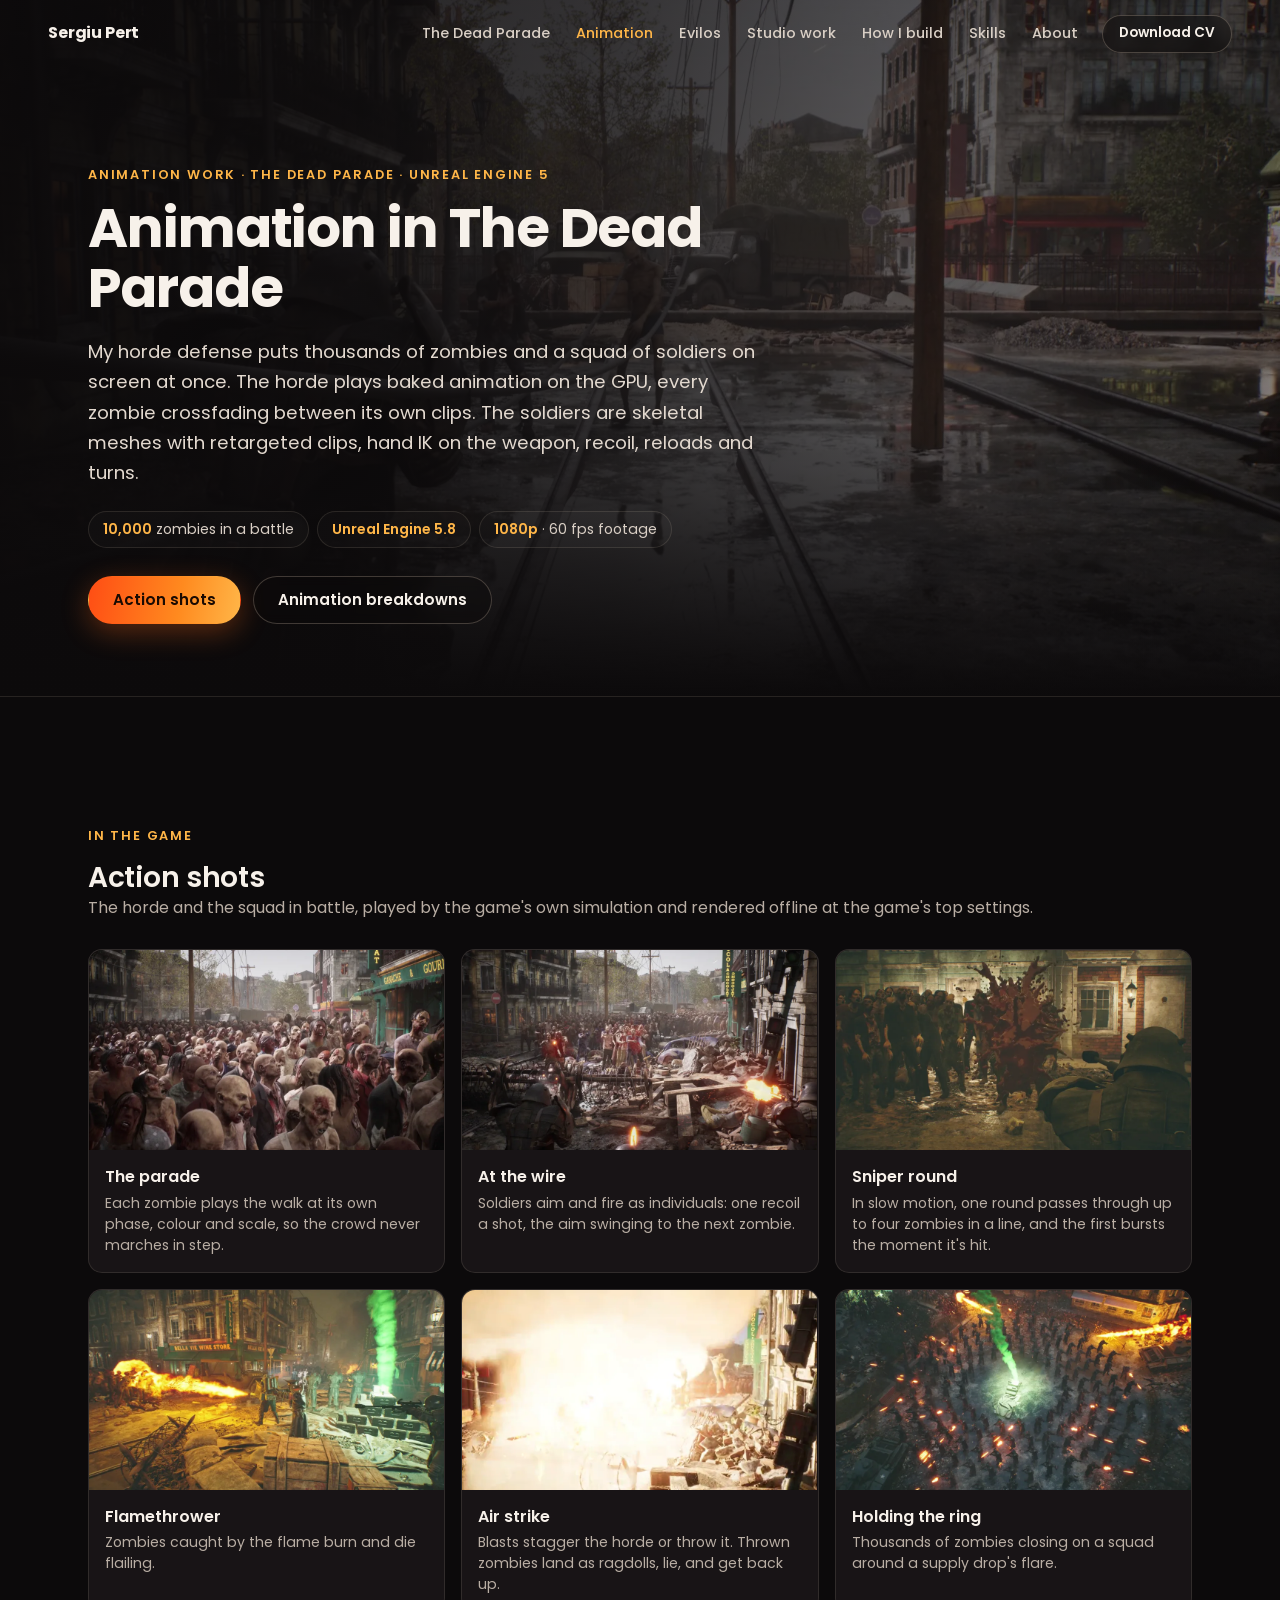
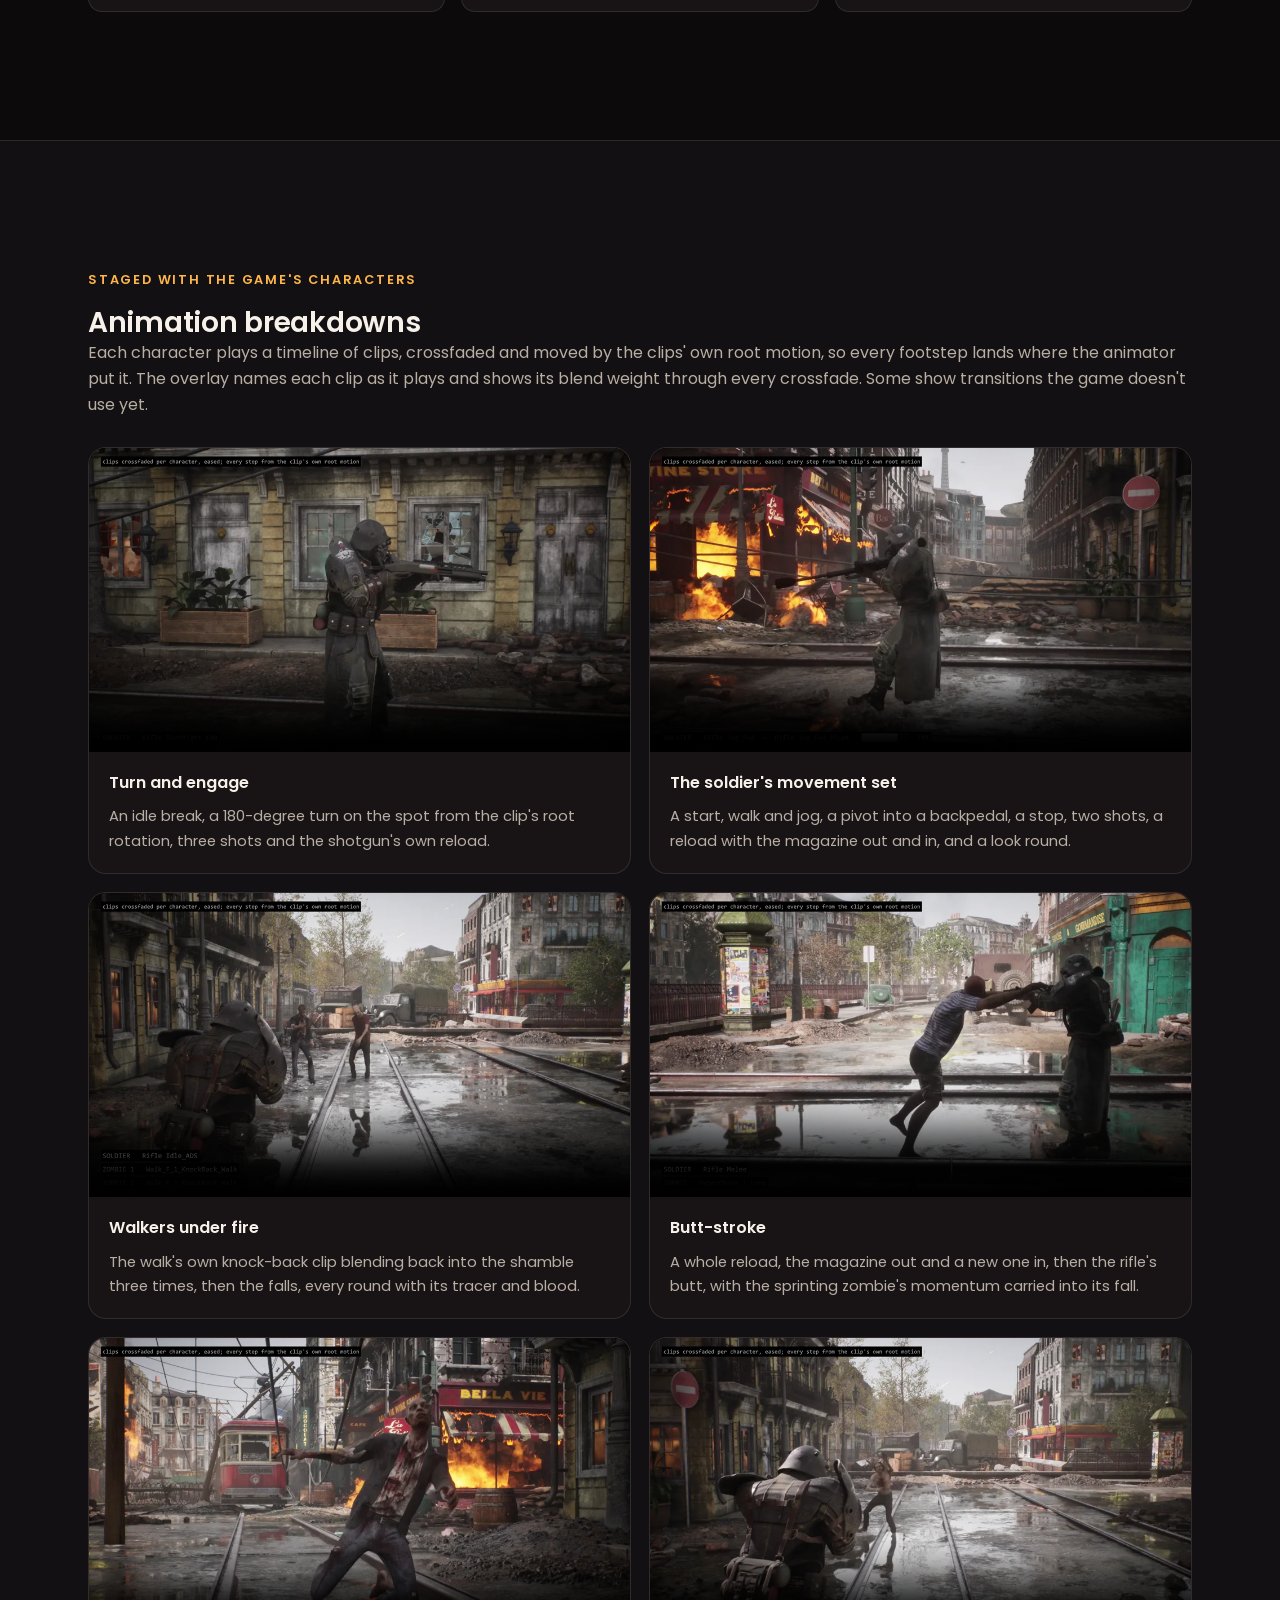
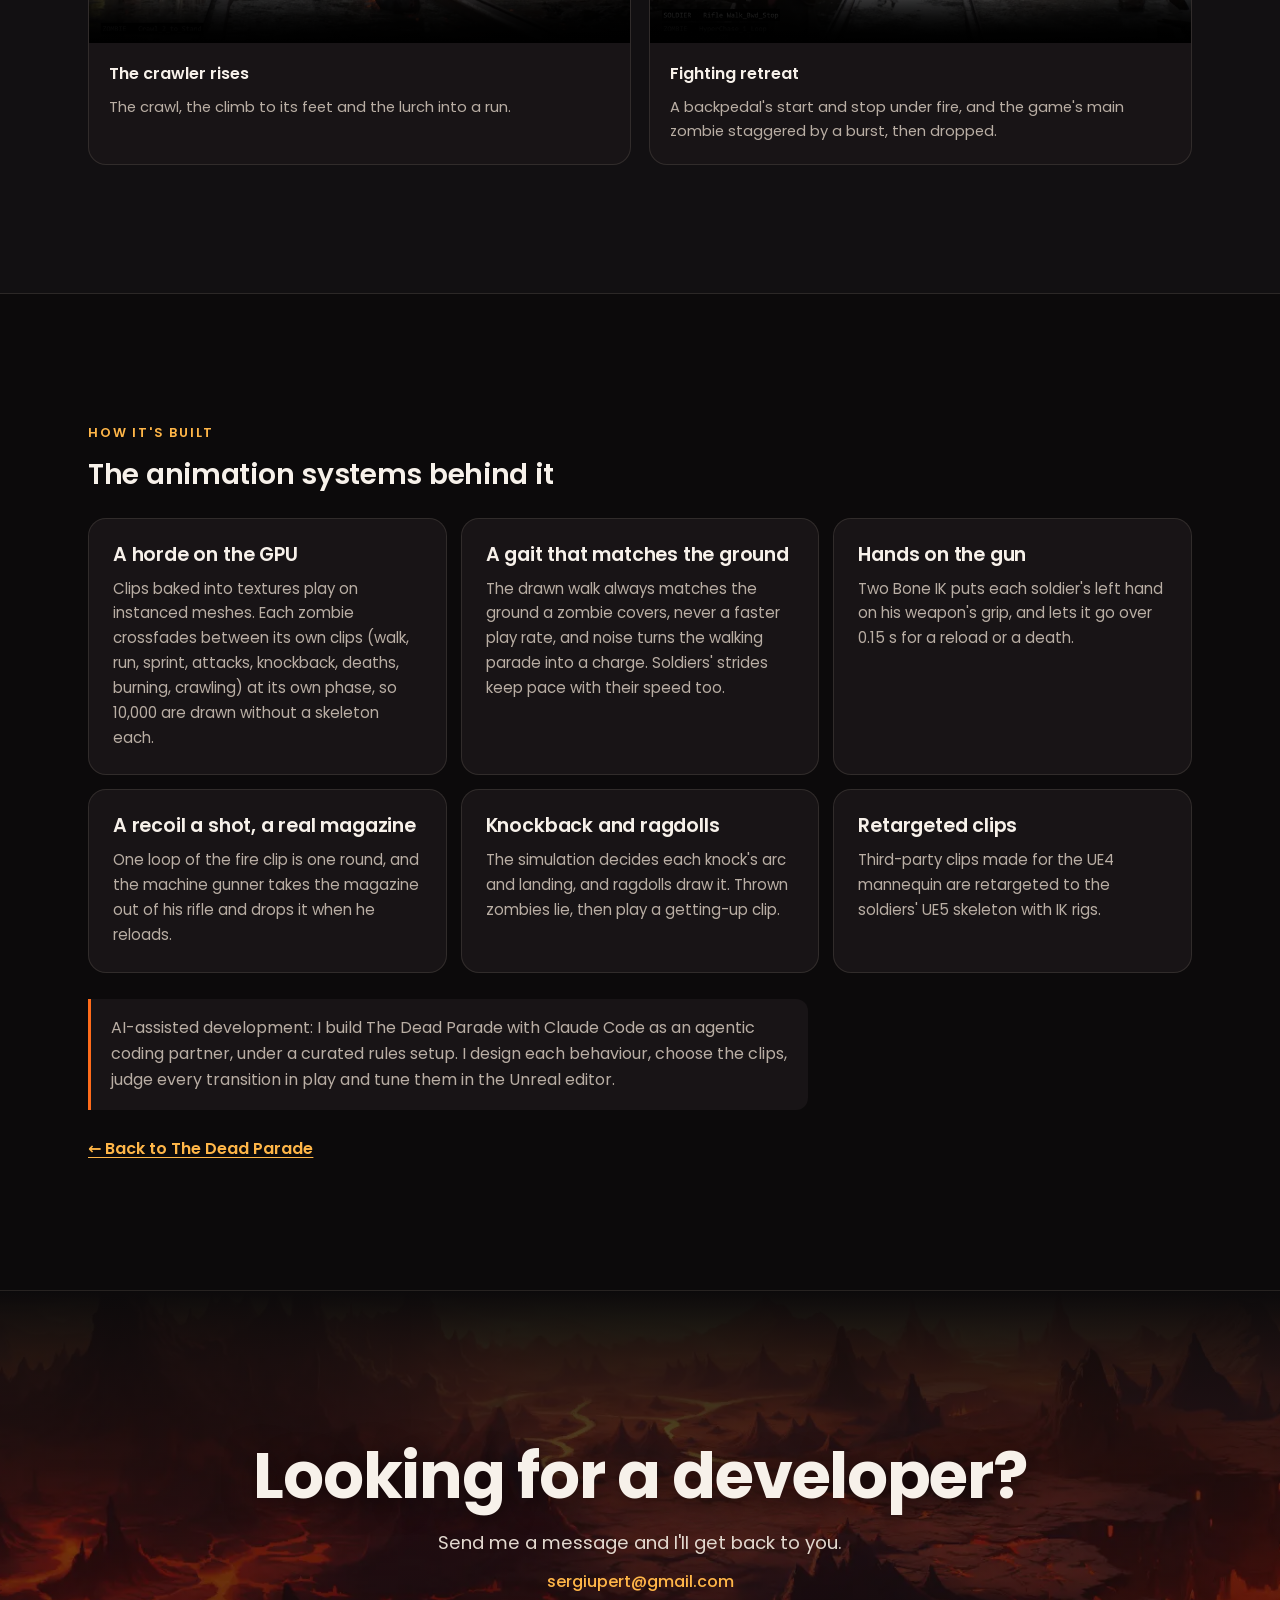
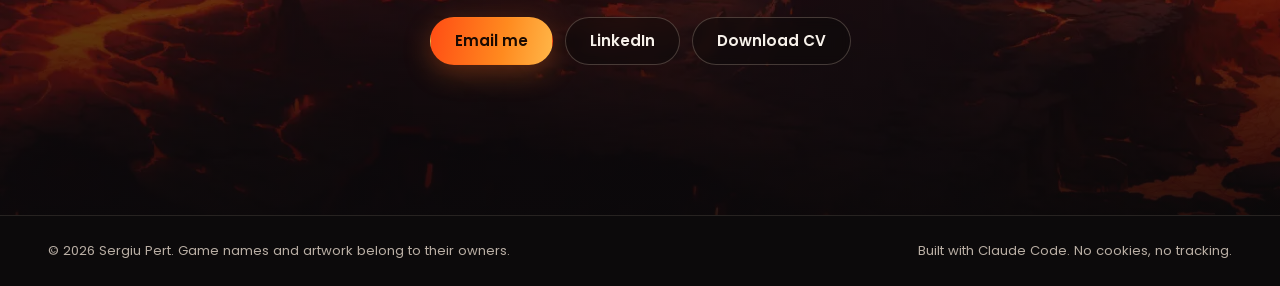
==== animation.html @ 1aea136b "Add The Dead Parade and an Animation page The Dead Parade leads the site: its capsule, the trailer (" ====
<!doctype html>
<html lang="en">
<head>
  <meta charset="utf-8">
  <meta name="viewport" content="width=device-width, initial-scale=1">
  <title>Animation work | Sergiu Pert</title>
  <meta name="description" content="Animation in The Dead Parade, my Unreal Engine 5 horde defense: a 10,000-zombie horde on the GPU and soldiers with retargeted clips, hand IK, recoil, reloads and turns.">
  <meta name="theme-color" content="#0c0a0b">
  <link rel="canonical" href="https://sergiupert.github.io/animation.html">
  <meta property="og:type" content="website">
  <meta property="og:url" content="https://sergiupert.github.io/animation.html">
  <meta property="og:title" content="Animation work | Sergiu Pert">
  <meta property="og:description" content="Animation in The Dead Parade, my Unreal Engine 5 horde defense: a 10,000-zombie horde on the GPU and soldiers with retargeted clips, hand IK, recoil, reloads and turns.">
  <meta property="og:image" content="https://sergiupert.github.io/assets/tdp/og-animation.jpg">
  <meta property="og:image:width" content="1200">
  <meta property="og:image:height" content="630">
  <meta name="twitter:card" content="summary_large_image">
  <link rel="icon" href="favicon.svg" type="image/svg+xml">
  <link rel="preload" as="font" href="assets/fonts/poppins-latin-700-normal.woff2" type="font/woff2" crossorigin>
  <link rel="stylesheet" href="css/site.css">
  <script>document.documentElement.classList.add('js')</script>
</head>
<body>
  <a class="skip" href="#main">Skip to content</a>
  <div class="progress" aria-hidden="true"><span id="progress"></span></div>

  <header class="nav" id="nav">
    <a class="nav__brand" href="index.html">Sergiu Pert</a>
    <nav class="nav__links" aria-label="Main">
      <a href="index.html#dead-parade">The Dead Parade</a>
      <a href="animation.html" aria-current="page">Animation</a>
      <a href="index.html#evilos">Evilos</a>
      <a href="index.html#work">Studio work</a>
      <a href="index.html#build">How I build</a>
      <a href="index.html#skills">Skills</a>
      <a href="index.html#about">About</a>
    </nav>
    <a class="btn btn--ghost btn--small" href="assets/Sergiu-Pert-CV.pdf" download>Download CV</a>
  </header>

  <section class="page-hero" id="top">
    <img class="page-hero__art" src="assets/tdp/anim-hero.webp" alt="" width="1920" height="1080" fetchpriority="high">
    <div class="wrap">
      <p class="label">Animation work &middot; The Dead Parade &middot; Unreal Engine 5</p>
      <h1 class="h2">Animation in The Dead Parade</h1>
      <p class="lede">My horde defense puts thousands of zombies and a squad of soldiers on screen at once. The horde plays baked animation on the GPU, every zombie crossfading between its own clips. The soldiers are skeletal meshes with retargeted clips, hand IK on the weapon, recoil, reloads and turns.</p>
      <ul class="facts">
        <li><b>10,000</b> zombies in a battle</li>
        <li><b>Unreal Engine 5.8</b></li>
        <li><b>1080p</b> &middot; 60 fps footage</li>
      </ul>
      <div class="cta">
        <a class="btn btn--fire" href="#in-game">Action shots</a>
        <a class="btn btn--ghost" href="#studies">Animation breakdowns</a>
      </div>
    </div>
  </section>

  <main id="main">

    <section class="section" id="in-game">
      <div class="wrap">
        <div class="reveal">
          <p class="label">In the game</p>
          <h2 class="h3">Action shots</h2>
          <p class="muted">The horde and the squad in battle, played by the game's own simulation and rendered offline at the game's top settings.</p>
        </div>
        <div class="loops reveal">
          <figure class="loop clip"><video muted loop playsinline preload="none" poster="assets/tdp/loops/action_parade.webp" data-src="assets/tdp/loops/action_parade.mp4" width="1170" height="658" aria-label="The horde walking down a street"></video><figcaption><b>The parade</b><span>Each zombie plays the walk at its own phase, colour and scale, so the crowd never marches in step.</span></figcaption></figure>
          <figure class="loop clip"><video muted loop playsinline preload="none" poster="assets/tdp/loops/action_wire.webp" data-src="assets/tdp/loops/action_wire.mp4" width="1170" height="658" aria-label="A soldier firing as zombies reach the barbed wire"></video><figcaption><b>At the wire</b><span>Soldiers aim and fire as individuals: one recoil a shot, the aim swinging to the next zombie.</span></figcaption></figure>
          <figure class="loop clip"><video muted loop playsinline preload="none" poster="assets/tdp/loops/action_sniper.webp" data-src="assets/tdp/loops/action_sniper.mp4" width="1170" height="658" aria-label="A sniper's round bursting through a line of zombies, in slow motion"></video><figcaption><b>Sniper round</b><span>In slow motion, one round passes through up to four zombies in a line, and the first bursts the moment it's hit.</span></figcaption></figure>
          <figure class="loop clip"><video muted loop playsinline preload="none" poster="assets/tdp/loops/action_burn.webp" data-src="assets/tdp/loops/action_burn.mp4" width="1170" height="658" aria-label="A flamethrower burning zombies at night"></video><figcaption><b>Flamethrower</b><span>Zombies caught by the flame burn and die flailing.</span></figcaption></figure>
          <figure class="loop clip"><video muted loop playsinline preload="none" poster="assets/tdp/loops/action_airstrike.webp" data-src="assets/tdp/loops/action_airstrike.mp4" width="1170" height="658" aria-label="An air strike exploding in the street"></video><figcaption><b>Air strike</b><span>Blasts stagger the horde or throw it. Thrown zombies land as ragdolls, lie, and get back up.</span></figcaption></figure>
          <figure class="loop clip"><video muted loop playsinline preload="none" poster="assets/tdp/loops/g05_ring_orbit.webp" data-src="assets/tdp/loops/g05_ring_orbit.mp4" width="1170" height="658" aria-label="The horde closing on a ring of soldiers around a supply drop"></video><figcaption><b>Holding the ring</b><span>Thousands of zombies closing on a squad around a supply drop's flare.</span></figcaption></figure>
        </div>
      </div>
    </section>

    <section class="section section--alt" id="studies">
      <div class="wrap">
        <div class="reveal">
          <p class="label">Staged with the game's characters</p>
          <h2 class="h3">Animation breakdowns</h2>
          <p class="muted">Each character plays a timeline of clips, crossfaded and moved by the clips' own root motion, so every footstep lands where the animator put it. The overlay names each clip as it plays and shows its blend weight through every crossfade. Some show transitions the game doesn't use yet.</p>
        </div>
        <div class="studies">
          <article class="study reveal">
            <video controls playsinline preload="none" poster="assets/tdp/anim/turn_engage-breakdown.webp" width="1920" height="1080" src="assets/tdp/anim/turn_engage-breakdown.mp4" aria-label="Turn and engage"></video>
            <div class="study__text">
              <b>Turn and engage</b>
              <p>An idle break, a 180-degree turn on the spot from the clip's root rotation, three shots and the shotgun's own reload.</p>
            </div>
          </article>
          <article class="study reveal">
            <video controls playsinline preload="none" poster="assets/tdp/anim/soldier_moves-breakdown.webp" width="1920" height="1080" src="assets/tdp/anim/soldier_moves-breakdown.mp4" aria-label="The soldier's movement set"></video>
            <div class="study__text">
              <b>The soldier's movement set</b>
              <p>A start, walk and jog, a pivot into a backpedal, a stop, two shots, a reload with the magazine out and in, and a look round.</p>
            </div>
          </article>
          <article class="study reveal">
            <video controls playsinline preload="none" poster="assets/tdp/anim/walkers_under_fire-breakdown.webp" width="1920" height="1080" src="assets/tdp/anim/walkers_under_fire-breakdown.mp4" aria-label="Walkers under fire"></video>
            <div class="study__text">
              <b>Walkers under fire</b>
              <p>The walk's own knock-back clip blending back into the shamble three times, then the falls, every round with its tracer and blood.</p>
            </div>
          </article>
          <article class="study reveal">
            <video controls playsinline preload="none" poster="assets/tdp/anim/melee-breakdown.webp" width="1920" height="1080" src="assets/tdp/anim/melee-breakdown.mp4" aria-label="Butt-stroke"></video>
            <div class="study__text">
              <b>Butt-stroke</b>
              <p>A whole reload, the magazine out and a new one in, then the rifle's butt, with the sprinting zombie's momentum carried into its fall.</p>
            </div>
          </article>
          <article class="study reveal">
            <video controls playsinline preload="none" poster="assets/tdp/anim/crawler_rises-breakdown.webp" width="1920" height="1080" src="assets/tdp/anim/crawler_rises-breakdown.mp4" aria-label="The crawler rises"></video>
            <div class="study__text">
              <b>The crawler rises</b>
              <p>The crawl, the climb to its feet and the lurch into a run.</p>
            </div>
          </article>
          <article class="study reveal">
            <video controls playsinline preload="none" poster="assets/tdp/anim/fighting_retreat-breakdown.webp" width="1920" height="1080" src="assets/tdp/anim/fighting_retreat-breakdown.mp4" aria-label="Fighting retreat"></video>
            <div class="study__text">
              <b>Fighting retreat</b>
              <p>A backpedal's start and stop under fire, and the game's main zombie staggered by a burst, then dropped.</p>
            </div>
          </article>
        </div>
      </div>
    </section>

    <section class="section" id="systems">
      <div class="wrap">
        <div class="reveal">
          <p class="label">How it's built</p>
          <h2 class="h3">The animation systems behind it</h2>
        </div>
        <div class="specs">
          <article class="spec reveal">
            <p class="spec__key">A horde on the GPU</p>
            <p>Clips baked into textures play on instanced meshes. Each zombie crossfades between its own clips (walk, run, sprint, attacks, knockback, deaths, burning, crawling) at its own phase, so 10,000 are drawn without a skeleton each.</p>
          </article>
          <article class="spec reveal">
            <p class="spec__key">A gait that matches the ground</p>
            <p>The drawn walk always matches the ground a zombie covers, never a faster play rate, and noise turns the walking parade into a charge. Soldiers' strides keep pace with their speed too.</p>
          </article>
          <article class="spec reveal">
            <p class="spec__key">Hands on the gun</p>
            <p>Two Bone IK puts each soldier's left hand on his weapon's grip, and lets it go over 0.15 s for a reload or a death.</p>
          </article>
          <article class="spec reveal">
            <p class="spec__key">A recoil a shot, a real magazine</p>
            <p>One loop of the fire clip is one round, and the machine gunner takes the magazine out of his rifle and drops it when he reloads.</p>
          </article>
          <article class="spec reveal">
            <p class="spec__key">Knockback and ragdolls</p>
            <p>The simulation decides each knock's arc and landing, and ragdolls draw it. Thrown zombies lie, then play a getting-up clip.</p>
          </article>
          <article class="spec reveal">
            <p class="spec__key">Retargeted clips</p>
            <p>Third-party clips made for the UE4 mannequin are retargeted to the soldiers' UE5 skeleton with IK rigs.</p>
          </article>
        </div>
        <p class="note muted reveal">AI-assisted development: I build The Dead Parade with Claude Code as an agentic coding partner, under a curated rules setup. I design each behaviour, choose the clips, judge every transition in play and tune them in the Unreal editor.</p>
        <p class="more reveal"><a href="index.html#dead-parade">&larr; Back to The Dead Parade</a></p>
      </div>
    </section>

    <section class="contact" id="contact">
      <img class="contact__art" src="assets/img/campaign.webp" alt="" width="2000" height="571" loading="lazy">
      <div class="wrap contact__inner reveal">
        <h2 class="contact__title">Looking for a developer?</h2>
        <p class="lede">Send me a message and I'll get back to you.</p>
        <p class="contact__mail" data-email-text></p>
        <div class="cta cta--center">
          <a class="btn btn--fire" data-email href="https://www.linkedin.com/in/sergiu-pert-594817192/">Email me</a>
          <a class="btn btn--ghost" href="https://www.linkedin.com/in/sergiu-pert-594817192/" target="_blank" rel="noopener">LinkedIn</a>
          <a class="btn btn--ghost" href="assets/Sergiu-Pert-CV.pdf" download>Download CV</a>
        </div>
      </div>
    </section>
  </main>

  <footer class="footer">
    <p>&copy; 2026 Sergiu Pert. Game names and artwork belong to their owners.</p>
    <p>Built with Claude Code. No cookies, no tracking.</p>
  </footer>

  <script src="js/site.js" defer></script>
</body>
</html>
---- css/site.css ----
/* Sergiu Pert's portfolio. Plain CSS, no build step. Colours come from the Evilos key art: warm black, ember and gold. */
@font-face { font-family: Poppins; font-weight: 400; font-display: swap; src: url(../assets/fonts/poppins-latin-400-normal.woff2) format("woff2"); }
@font-face { font-family: Poppins; font-weight: 500; font-display: swap; src: url(../assets/fonts/poppins-latin-500-normal.woff2) format("woff2"); }
@font-face { font-family: Poppins; font-weight: 600; font-display: swap; src: url(../assets/fonts/poppins-latin-600-normal.woff2) format("woff2"); }
@font-face { font-family: Poppins; font-weight: 700; font-display: swap; src: url(../assets/fonts/poppins-latin-700-normal.woff2) format("woff2"); }

:root {
  color-scheme: dark;
  --bg: #0c0a0b;
  --bg-alt: #121012;
  --card: #181416;
  --line: rgba(255, 232, 210, 0.11);
  --line-strong: rgba(255, 232, 210, 0.22);
  --ink: #f7f1ea;
  --muted: #b9aea4;
  --ember: #ff6b1a;
  --gold: #ffb648;
  --red: #d9341f;
  --fire: linear-gradient(100deg, #ff4d14, #ff8a1f 60%, #ffb648);
  --radius: 18px;
  --gutter: clamp(16px, 4vw, 48px);
  --nav-h: 68px;
}

* { box-sizing: border-box; }
html { scroll-behavior: smooth; scroll-padding-top: calc(var(--nav-h) + 12px); -webkit-text-size-adjust: 100%; }
body { margin: 0; background: var(--bg); color: var(--ink); font: 400 1rem/1.65 Poppins, system-ui, -apple-system, "Segoe UI", sans-serif; -webkit-font-smoothing: antialiased; }
img, video, canvas { display: block; max-width: 100%; height: auto; }
a { color: inherit; }
ul, ol { margin: 0; padding: 0; list-style: none; }
h1, h2, h3, p, dl, dd, figure { margin: 0; }
:focus-visible { outline: 2px solid var(--gold); outline-offset: 3px; border-radius: 4px; }

.skip { position: absolute; left: 12px; top: -60px; z-index: 100; padding: 10px 16px; background: var(--ink); color: var(--bg); border-radius: 8px; font-weight: 600; }
.skip:focus { top: 12px; }

.wrap { width: 100%; max-width: 1200px; margin-inline: auto; padding-inline: var(--gutter); }
.section { padding-block: clamp(72px, 10vw, 128px); }
.section--alt { background: var(--bg-alt); border-block: 1px solid var(--line); }

.label { margin-bottom: 14px; color: var(--gold); font-size: 0.8rem; font-weight: 600; letter-spacing: 0.14em; text-transform: uppercase; }
.label--quiet { color: var(--muted); margin-bottom: 10px; font-size: 0.72rem; }
.eyebrow { color: var(--gold); font-size: clamp(0.78rem, 1.2vw, 0.9rem); font-weight: 600; letter-spacing: 0.14em; text-transform: uppercase; }
.h2 { font-size: clamp(2rem, 4.6vw, 3.4rem); font-weight: 700; line-height: 1.1; letter-spacing: -0.02em; }
.h3 { font-size: clamp(1.35rem, 2.4vw, 1.75rem); font-weight: 600; line-height: 1.25; letter-spacing: -0.01em; }
.h4 { font-size: 1.15rem; font-weight: 600; line-height: 1.3; }
.lede { max-width: 62ch; margin-top: 18px; color: #e3d9cf; font-size: clamp(1.02rem, 1.5vw, 1.15rem); }
.muted { color: var(--muted); }

/* Buttons */
.btn { display: inline-flex; align-items: center; justify-content: center; min-height: 48px; padding: 0 24px; border: 1px solid transparent; border-radius: 999px; font-weight: 600; font-size: 0.95rem; text-decoration: none; white-space: nowrap; transition: transform 0.18s ease, box-shadow 0.18s ease, border-color 0.18s ease, background-color 0.18s ease; }
.btn:hover { transform: translateY(-2px); }
.btn--fire { background: var(--fire); color: #1a0a02; box-shadow: 0 8px 28px rgba(255, 107, 26, 0.32); }
.btn--fire:hover { box-shadow: 0 12px 38px rgba(255, 107, 26, 0.5); }
.btn--ghost { border-color: var(--line-strong); background: rgba(12, 10, 11, 0.45); color: var(--ink); backdrop-filter: blur(6px); }
.btn--ghost:hover { border-color: var(--gold); }
.btn--small { min-height: 38px; padding: 0 16px; font-size: 0.85rem; }
.cta { display: flex; flex-wrap: wrap; gap: 12px; margin-top: 28px; }
.cta--center { justify-content: center; }

/* Reading progress */
.progress { position: fixed; inset: 0 0 auto; z-index: 60; height: 2px; pointer-events: none; }
.progress span { display: block; height: 100%; width: 100%; transform: scaleX(0); transform-origin: left; background: var(--fire); }

/* Nav */
.nav { position: fixed; inset: 0 0 auto; z-index: 50; display: flex; align-items: center; gap: 24px; height: var(--nav-h); padding-inline: var(--gutter); border-bottom: 1px solid transparent; transition: background-color 0.25s ease, border-color 0.25s ease; }
.nav.is-stuck { background: rgba(12, 10, 11, 0.82); border-color: var(--line); backdrop-filter: blur(14px); }
.nav__brand { font-weight: 700; letter-spacing: -0.01em; text-decoration: none; }
.nav__links { display: flex; gap: 26px; margin-left: auto; }
.nav__links a { color: #d9cfc5; font-size: 0.9rem; font-weight: 500; text-decoration: none; transition: color 0.15s ease; }
.nav__links a:hover, .nav__links a.is-here { color: var(--gold); }
@media (max-width: 860px) {
  .nav__links { display: none; }
  .nav .btn { margin-left: auto; }
}

/* Hero */
.hero { position: relative; display: flex; flex-direction: column; justify-content: flex-end; min-height: 100svh; overflow: hidden; isolation: isolate; }
.hero__art { position: absolute; inset: 0; z-index: -3; width: 100%; height: 100%; object-fit: cover; object-position: 70% 50%; }
.hero__embers { position: absolute; inset: 0; z-index: -2; width: 100%; height: 100%; pointer-events: none; }
.hero__shade { position: absolute; inset: 0; z-index: -1; background:
  linear-gradient(to right, rgba(12, 10, 11, 0) 34%, rgba(12, 10, 11, 0.72) 60%, rgba(12, 10, 11, 0.9) 100%),
  linear-gradient(to bottom, rgba(12, 10, 11, 0.55) 0%, rgba(12, 10, 11, 0) 22%, rgba(12, 10, 11, 0) 68%, var(--bg) 100%); }
/* The text column has its own width and sits at the right of the container, so it stays readable at any window width. */
.hero__inner { display: flex; justify-content: flex-end; width: 100%; max-width: 1320px; margin-inline: auto; padding: calc(var(--nav-h) + 24px) var(--gutter) 28px; }
.hero__col { display: flex; flex-direction: column; align-items: flex-start; width: min(520px, 48%); }
.hero__name { margin-top: 14px; font-size: clamp(3.4rem, min(8.4vw, 13vh), 7rem); font-weight: 700; line-height: 0.98; letter-spacing: -0.03em; text-shadow: 0 6px 44px rgba(0, 0, 0, 0.6); }
.hero__lead { max-width: 46ch; margin-top: 20px; color: #efe6dc; font-size: clamp(1.02rem, 1.5vw, 1.18rem); }
.stats { display: grid; grid-template-columns: repeat(4, 1fr); width: 100%; max-width: 1320px; margin-inline: auto; padding: 0 var(--gutter) clamp(24px, 4vh, 44px); gap: 12px; }
.stats > div { padding: 16px 18px; border: 1px solid var(--line); border-radius: 14px; background: rgba(18, 14, 15, 0.62); backdrop-filter: blur(10px); }
.stats dt { font-size: clamp(1.45rem, 2.8vw, 2.2rem); font-weight: 700; line-height: 1.1; letter-spacing: -0.02em; background: var(--fire); -webkit-background-clip: text; background-clip: text; color: transparent; }
.stats dd { margin-top: 2px; color: #d9cfc5; font-size: clamp(0.76rem, 1.1vw, 0.88rem); line-height: 1.35; }
@media (max-width: 860px) {
  .hero { justify-content: flex-start; }
  .hero__art { height: 56svh; object-position: 40% 30%; }
  .hero__shade { background: linear-gradient(to bottom, rgba(12, 10, 11, 0.5) 0%, rgba(12, 10, 11, 0) 14%, rgba(12, 10, 11, 0.1) 26svh, rgba(12, 10, 11, 0.86) 42svh, var(--bg) 56svh); }
  .hero__inner { padding: 41svh var(--gutter) 22px; }
  .hero__col { width: 100%; }
  .stats { grid-template-columns: repeat(2, 1fr); padding-bottom: 28px; }
}

/* Evilos feature */
.feature { display: grid; grid-template-columns: minmax(0, 5fr) minmax(0, 6fr); gap: clamp(28px, 5vw, 64px); align-items: center; }
.feature__logo { width: min(320px, 72%); margin: 0 0 6px -26px; }
.facts { display: flex; flex-wrap: wrap; gap: 8px; margin-top: 22px; }
.facts li { padding: 6px 14px; border: 1px solid var(--line); border-radius: 999px; color: #d9cfc5; font-size: 0.88rem; background: rgba(255, 255, 255, 0.02); }
.facts b { color: var(--gold); font-weight: 600; }
.status { display: flex; align-items: center; gap: 10px; margin-top: 18px; color: var(--muted); font-size: 0.9rem; }
.dot { flex: none; width: 8px; height: 8px; border-radius: 50%; background: #4ade80; box-shadow: 0 0 10px #4ade80; }
.trailer { position: relative; overflow: hidden; aspect-ratio: 16 / 9; border: 1px solid var(--line-strong); border-radius: var(--radius); background: #000; box-shadow: 0 30px 80px -24px rgba(255, 90, 20, 0.45); }
.trailer iframe { position: absolute; inset: 0; width: 100%; height: 100%; border: 0; }
.trailer__btn { position: absolute; inset: 0; display: block; width: 100%; padding: 0; border: 0; background: none; color: inherit; font: inherit; cursor: pointer; }
.trailer__btn img { width: 100%; height: 100%; object-fit: cover; transition: transform 0.4s ease; }
.trailer__btn:hover img { transform: scale(1.03); }
.trailer__play { position: absolute; right: 16px; bottom: 16px; display: inline-flex; align-items: center; gap: 6px; min-height: 44px; padding: 0 18px 0 12px; border-radius: 999px; background: var(--fire); color: #1a0a02; font-size: 0.92rem; font-weight: 600; box-shadow: 0 0 0 6px rgba(255, 107, 26, 0.18), 0 10px 32px rgba(0, 0, 0, 0.55); transition: transform 0.2s ease; }
.trailer__btn:hover .trailer__play { transform: scale(1.05); }

/* Gallery */
.gallery { display: grid; grid-template-columns: repeat(3, 1fr); gap: 12px; margin-top: clamp(40px, 6vw, 72px); }
.gallery__big { grid-column: span 2; grid-row: span 2; }
.gallery li { min-width: 0; }
.gallery a { position: relative; display: block; height: 100%; overflow: hidden; border-radius: 12px; border: 1px solid var(--line); cursor: zoom-in; }
.gallery img { width: 100%; height: 100%; object-fit: cover; transition: transform 0.35s ease, filter 0.35s ease; }
.gallery a:hover img { transform: scale(1.04); filter: brightness(1.08); }

/* Arsenal clips */
.arsenal, .under { margin-top: clamp(56px, 8vw, 96px); }
.arsenal .muted, .under .muted { max-width: 62ch; margin-top: 8px; }
.clips { display: grid; grid-template-columns: repeat(4, 1fr); gap: 12px; margin-top: 26px; }
.clip { position: relative; overflow: hidden; border: 1px solid var(--line); border-radius: 12px; background: #000; }
.clip video { width: 100%; aspect-ratio: 16 / 9; object-fit: cover; }
.clip figcaption { position: absolute; right: 8px; bottom: 8px; padding: 3px 10px; border-radius: 999px; background: rgba(12, 10, 11, 0.74); font-size: 0.78rem; font-weight: 500; }

.ingame { display: grid; grid-template-columns: repeat(3, minmax(0, 1fr)); gap: 12px; margin-top: 12px; }
.ingame li { padding: 16px 18px; border: 1px solid var(--line); border-radius: 12px; background: var(--card); }
.ingame b { display: block; font-weight: 600; }
.ingame span { display: block; margin-top: 2px; color: var(--muted); font-size: 0.88rem; line-height: 1.5; }

/* Under the hood */
.specs { display: grid; grid-template-columns: repeat(3, 1fr); gap: 14px; margin-top: 26px; }
.spec { position: relative; padding: 24px; border: 1px solid var(--line); border-radius: var(--radius); background: var(--card); color: var(--muted); font-size: 0.94rem; transition: border-color 0.2s ease, transform 0.2s ease; }
.spec:hover { border-color: rgba(255, 138, 31, 0.5); transform: translateY(-3px); }
.spec__key { margin-bottom: 10px; color: var(--ink); font-size: 1.2rem; font-weight: 600; line-height: 1.25; letter-spacing: -0.01em; }
.spec--wide { grid-column: span 3; display: grid; grid-template-columns: minmax(0, 1fr) minmax(0, 1fr); gap: 8px 32px; align-items: center; }
.spec--wide .spec__key { grid-column: 1; margin: 0; font-size: clamp(1.5rem, 3.4vw, 2.3rem); font-weight: 700; background: var(--fire); -webkit-background-clip: text; background-clip: text; color: transparent; }
.spec--wide > p:last-child { grid-column: 2; grid-row: 1 / span 2; }
.bars { grid-column: 1; display: grid; gap: 8px; }
.bar { display: flex; align-items: center; gap: 10px; }
.bar em { color: var(--muted); font-size: 0.76rem; font-style: normal; }
.bar__fill { display: block; height: 10px; width: 0; border-radius: 999px; transition: width 1.2s cubic-bezier(0.2, 0.7, 0.2, 1) 0.25s; }
.bar__fill--before { background: rgba(255, 232, 210, 0.28); }
.bar__fill--after { background: var(--fire); }
html:not(.js) .bar__fill--before, .is-in .bar__fill--before { width: 78%; }
html:not(.js) .bar__fill--after, .is-in .bar__fill--after { width: 23%; }
.tiers { display: flex; flex-wrap: wrap; align-items: center; gap: 4px 6px; margin-bottom: 12px; font-size: 0.74rem; font-weight: 500; color: #e3d9cf; }
.tiers li { padding: 2px 9px; border: 1px solid var(--line-strong); border-radius: 999px; }
.tiers li + li::before { content: "\2192\00a0"; color: var(--gold); }

/* Studio work */
#work .h2 { margin-bottom: 8px; }
.icon { flex: none; width: 72px; height: 72px; border-radius: 17px; box-shadow: 0 8px 24px rgba(0, 0, 0, 0.45), 0 0 0 1px var(--line); }
.studio { margin-top: clamp(28px, 4vw, 44px); padding: clamp(22px, 3vw, 36px); border: 1px solid var(--line); border-radius: var(--radius); background: var(--card); }
.studio__head { display: flex; align-items: center; gap: 18px; margin-bottom: 16px; }
.studio__role { margin-top: 2px; color: #d9cfc5; font-size: 0.9rem; }
.studio > .muted { max-width: 72ch; }
.links { display: flex; flex-wrap: wrap; gap: 14px; margin-top: 6px; font-size: 0.9rem; font-weight: 500; }
.links a { color: var(--gold); text-underline-offset: 3px; }
.links a:hover { color: #ffd38a; }
.ticks { display: grid; gap: 9px; margin-top: 16px; color: #d9cfc5; font-size: 0.94rem; }
.ticks li { position: relative; padding-left: 20px; }
.ticks li::before { content: ""; position: absolute; left: 2px; top: 0.68em; width: 7px; height: 7px; border-radius: 2px; background: var(--ember); transform: rotate(45deg); }
.ticks--two { grid-template-columns: repeat(2, minmax(0, 1fr)); column-gap: 32px; }
.company { margin-top: clamp(32px, 4vw, 48px); font-size: 1.15rem; font-weight: 600; }
.company span { color: var(--muted); font-size: 0.9rem; font-weight: 400; }
.cards { display: grid; grid-template-columns: repeat(3, minmax(0, 1fr)); gap: 14px; margin-top: 16px; }
.card { padding: 24px; border: 1px solid var(--line); border-radius: var(--radius); background: var(--card); transition: border-color 0.2s ease, transform 0.2s ease; }
.card:hover { border-color: rgba(255, 138, 31, 0.5); transform: translateY(-3px); }
.card .icon { margin-bottom: 14px; }
.card__sub { margin-top: 2px; color: var(--muted); font-size: 0.86rem; }
.card .links { margin-top: 14px; }

/* How I build */
.flow { position: relative; display: grid; grid-template-columns: repeat(5, minmax(0, 1fr)); gap: 14px; margin-top: clamp(32px, 4vw, 48px); counter-reset: step; }
.flow li { position: relative; padding: 20px 18px; border: 1px solid var(--line); border-radius: 14px; background: var(--card); counter-increment: step; }
.flow li::before { content: counter(step); display: grid; place-items: center; width: 30px; height: 30px; margin-bottom: 12px; border-radius: 50%; background: var(--fire); color: #1a0a02; font-size: 0.85rem; font-weight: 700; }
.flow b { display: block; font-weight: 600; }
.flow span { display: block; margin-top: 4px; color: var(--muted); font-size: 0.86rem; line-height: 1.5; }
.split { display: grid; grid-template-columns: repeat(2, minmax(0, 1fr)); gap: 14px; margin-top: 14px; }
.card--tool .muted { margin-top: 8px; font-size: 0.94rem; }

/* Skills */
.skills { display: grid; grid-template-columns: repeat(3, minmax(0, 1fr)); gap: 28px 32px; margin-top: clamp(28px, 4vw, 44px); }
.skills h3 { margin-bottom: 12px; color: var(--gold); font-size: 0.82rem; font-weight: 600; letter-spacing: 0.1em; text-transform: uppercase; }
.skills ul { display: flex; flex-wrap: wrap; gap: 8px; }
.skills li { padding: 6px 13px; border: 1px solid var(--line); border-radius: 999px; background: var(--card); color: #e3d9cf; font-size: 0.86rem; line-height: 1.35; }

/* About */
.about { display: grid; grid-template-columns: minmax(0, 4fr) minmax(0, 7fr); gap: clamp(32px, 6vw, 80px); align-items: start; }
.about__photo { position: relative; }
.about__photo img { width: 100%; aspect-ratio: 1; object-fit: cover; object-position: 50% 30%; border-radius: var(--radius); box-shadow: 0 0 0 1px var(--line-strong), 0 30px 70px -24px rgba(255, 90, 20, 0.5); }
.about .muted { margin-top: 12px; max-width: 62ch; }
.path { display: grid; gap: 0; margin-top: 28px; }
.path li { position: relative; display: grid; grid-template-columns: 170px minmax(0, 1fr); gap: 4px 20px; padding: 0 0 18px 22px; }
.path li::before { content: ""; position: absolute; left: 0; top: 0.6em; width: 9px; height: 9px; border-radius: 50%; background: var(--ember); box-shadow: 0 0 10px rgba(255, 107, 26, 0.8); }
.path li::after { content: ""; position: absolute; left: 4px; top: 1.2em; bottom: -0.3em; width: 1px; background: var(--line-strong); }
.path li:last-child::after { display: none; }
.path time { color: var(--muted); font-size: 0.86rem; }
.path b { display: block; font-weight: 600; }
.path span { display: block; color: var(--muted); font-size: 0.9rem; }

/* Contact */
.contact { position: relative; overflow: hidden; padding-block: clamp(84px, 12vw, 150px); text-align: center; isolation: isolate; border-top: 1px solid var(--line); }
.contact__art { position: absolute; inset: 0; z-index: -2; width: 100%; height: 100%; object-fit: cover; }
.contact::after { content: ""; position: absolute; inset: 0; z-index: -1; background: linear-gradient(to bottom, var(--bg), rgba(12, 10, 11, 0.55) 45%, rgba(12, 10, 11, 0.86)); }
.contact__title { font-size: clamp(2.1rem, 5.6vw, 4rem); font-weight: 700; line-height: 1.08; letter-spacing: -0.02em; text-shadow: 0 4px 30px rgba(0, 0, 0, 0.7); }
.contact .lede { margin-inline: auto; }
.contact__mail { margin-top: 10px; color: var(--gold); font-weight: 500; }
.contact__mail:empty { display: none; }
.contact .cta { margin-top: 22px; }

/* Footer */
.footer { display: flex; flex-wrap: wrap; justify-content: space-between; gap: 6px 24px; padding: 24px var(--gutter); border-top: 1px solid var(--line); color: var(--muted); font-size: 0.82rem; }

/* Lightbox */
.lightbox { width: 100vw; height: 100dvh; max-width: none; max-height: none; margin: 0; padding: 0; border: 0; background: rgba(6, 5, 6, 0.94); color: var(--ink); }
.lightbox[open] { display: grid; place-items: center; }
.lightbox::backdrop { background: transparent; }
.lightbox img { max-width: min(94vw, 1600px); max-height: 88dvh; border-radius: 10px; }
.lightbox button { position: absolute; display: grid; place-items: center; border: 1px solid var(--line-strong); border-radius: 50%; background: rgba(12, 10, 11, 0.7); color: var(--ink); cursor: pointer; font: inherit; line-height: 1; }
.lightbox button:hover { border-color: var(--gold); }
.lightbox__close { top: 14px; right: 14px; width: 46px; height: 46px; font-size: 1.7rem; }
.lightbox__nav { top: 50%; width: 52px; height: 52px; margin-top: -26px; font-size: 2rem; }
.lightbox__nav--prev { left: 14px; }
.lightbox__nav--next { right: 14px; }

/* Reveal on scroll, only when JS can undo it */
.js .reveal { opacity: 0; transform: translateY(22px); transition: opacity 0.7s ease, transform 0.7s cubic-bezier(0.2, 0.7, 0.2, 1); }
.js .reveal.is-in { opacity: 1; transform: none; }

/* Tablet and phone */
@media (max-width: 980px) {
  .feature { grid-template-columns: minmax(0, 1fr); }
  .specs, .cards { grid-template-columns: repeat(2, minmax(0, 1fr)); }
  .spec--wide { grid-column: span 2; }
  .flow { grid-template-columns: repeat(2, minmax(0, 1fr)); }
  .skills { grid-template-columns: repeat(2, minmax(0, 1fr)); }
  .about { grid-template-columns: minmax(0, 1fr); }
  .about__photo { max-width: 320px; }
}
@media (max-width: 640px) {
  .gallery { grid-template-columns: repeat(2, 1fr); gap: 8px; }
  .gallery li:last-child { grid-column: span 2; }
  .clips { grid-template-columns: repeat(2, 1fr); gap: 8px; }
  .specs, .cards, .split, .skills, .ticks--two, .ingame { grid-template-columns: minmax(0, 1fr); }
  .spec--wide { grid-column: auto; grid-template-columns: minmax(0, 1fr); }
  .spec--wide .spec__key, .bars, .spec--wide > p:last-child { grid-column: 1; grid-row: auto; }
  .flow { grid-template-columns: minmax(0, 1fr); }
  .path li { grid-template-columns: minmax(0, 1fr); }
  .studio__head { align-items: flex-start; }
  .btn { padding: 0 20px; }
  .lightbox__nav { top: auto; bottom: 16px; }
  .lightbox__nav--prev { left: calc(50% - 62px); }
  .lightbox__nav--next { right: calc(50% - 62px); }
}

@media (prefers-reduced-motion: reduce) {
  html { scroll-behavior: auto; }
  *, *::before, *::after { transition-duration: 0.01ms !important; animation-duration: 0.01ms !important; }
  .js .reveal { opacity: 1; transform: none; }
}

/* The Dead Parade (added 2026-11-12, local preview) */
.dot--amber { background: var(--gold); box-shadow: 0 0 10px var(--gold); }
.trailer--video video { position: absolute; inset: 0; width: 100%; height: 100%; object-fit: contain; background: #000; }
.gallery--tdp { grid-template-columns: repeat(4, 1fr); }
.gallery__wide { grid-column: span 2; }
.clips--3 { grid-template-columns: repeat(3, 1fr); }
.more { margin-top: 26px; }
.more a { color: var(--gold); font-weight: 600; text-underline-offset: 3px; }
.nav__links a[aria-current="page"] { color: var(--gold); }
@media (max-width: 1180px) { .nav__links { gap: 18px; } .nav__links a { font-size: 0.84rem; } }
.nav__links a { white-space: nowrap; }
@media (max-width: 980px) { .nav__links { display: none; } .nav .btn { margin-left: auto; } }
@media (max-width: 980px) { .gallery--tdp { grid-template-columns: repeat(2, 1fr); } .clips--3 { grid-template-columns: repeat(2, 1fr); } }

/* Animation page */
.page-hero { position: relative; overflow: hidden; padding: calc(var(--nav-h) + clamp(48px, 8vw, 96px)) 0 clamp(40px, 6vw, 72px); isolation: isolate; border-bottom: 1px solid var(--line); }
.page-hero__art { position: absolute; inset: 0; z-index: -2; width: 100%; height: 100%; object-fit: cover; object-position: 50% 40%; }
.page-hero::after { content: ""; position: absolute; inset: 0; z-index: -1; background: linear-gradient(to right, rgba(12, 10, 11, 0.94) 0%, rgba(12, 10, 11, 0.8) 48%, rgba(12, 10, 11, 0.45) 100%), linear-gradient(to bottom, rgba(12, 10, 11, 0) 60%, var(--bg) 100%); }
.page-hero h1 { max-width: 18ch; }
.loops { display: grid; grid-template-columns: repeat(3, minmax(0, 1fr)); gap: 16px; margin-top: 28px; }
.loop { overflow: hidden; border: 1px solid var(--line); border-radius: 14px; background: var(--card); }
.loop video { width: 100%; aspect-ratio: 16 / 9; object-fit: cover; background: #000; }
.loop figcaption { position: static; padding: 14px 16px 16px; border-radius: 0; background: none; font-size: inherit; font-weight: 400; }
.loop b, .study b { display: block; font-weight: 600; }
.loop span { display: block; margin-top: 2px; color: var(--muted); font-size: 0.88rem; line-height: 1.5; }
.studies { display: grid; grid-template-columns: repeat(2, minmax(0, 1fr)); gap: 18px; margin-top: 28px; }
.study { display: flex; flex-direction: column; overflow: hidden; border: 1px solid var(--line); border-radius: var(--radius); background: var(--card); }
.study video { width: 100%; aspect-ratio: 16 / 9; background: #000; }
.study__text { display: flex; flex-direction: column; gap: 8px; flex: 1; padding: 18px 20px 20px; }
.study__text p { color: var(--muted); font-size: 0.92rem; }
.study__text .toggle { align-self: flex-start; margin-top: auto; }
.toggle { min-height: 38px; padding: 0 16px; border: 1px solid var(--line-strong); border-radius: 999px; background: rgba(255, 255, 255, 0.03); color: var(--ink); font: inherit; font-size: 0.85rem; font-weight: 600; cursor: pointer; transition: border-color 0.15s ease, background-color 0.15s ease; }
.toggle:hover { border-color: var(--gold); }
.toggle[aria-pressed="true"] { border-color: var(--ember); background: rgba(255, 107, 26, 0.14); color: var(--gold); }
.note { max-width: 72ch; margin-top: 26px; padding: 16px 20px; border-left: 3px solid var(--ember); border-radius: 0 12px 12px 0; background: var(--card); }
@media (max-width: 980px) { .loops { grid-template-columns: repeat(2, minmax(0, 1fr)); } }
@media (max-width: 640px) { .loops, .studies, .clips--3 { grid-template-columns: minmax(0, 1fr); } .gallery--tdp { gap: 8px; } }
.feature__capsule { width: min(440px, 100%); margin-bottom: 22px; border-radius: 12px; box-shadow: 0 0 0 1px var(--line-strong), 0 22px 60px -22px rgba(255, 90, 20, 0.5); }

/* Hero with both games, split like the Game Marketing Hub's banner (his note, 2026-11-12), logos larger */
.hero--duo { --slant: 22vh; min-height: max(100svh, 760px); }
.hero__duo { position: absolute; inset: 0; z-index: -3; }
.duo { position: absolute; top: 0; bottom: 0; width: calc(50% + var(--slant) / 2); margin: 0; overflow: hidden; }
.duo--evilos { left: 0; }
.duo--parade { right: 0; clip-path: polygon(var(--slant) 0, 100% 0, 100% 100%, 0 100%); }
.duo__art { width: 100%; height: 100%; max-width: none; object-fit: cover; transform: scaleX(-1); }
.duo--evilos .duo__art { object-position: 45.5% 26%; filter: saturate(1.1) contrast(1.05); }
.duo--parade .duo__art { object-position: 100% 38%; filter: saturate(1.05) contrast(1.05) brightness(0.86); }
.duo__logo { position: absolute; left: 50%; top: calc(var(--nav-h) + 6vh); width: clamp(220px, 22vw, 440px); height: auto; transform: translateX(-50%); filter: drop-shadow(0 6px 18px #000); }
.duo--evilos .duo__logo { margin-left: calc(var(--slant) / -4); }
.duo--parade .duo__logo { width: clamp(200px, 19vw, 380px); margin-left: calc(var(--slant) / 4); }
.hero__duo::after { content: ""; position: absolute; top: 0; bottom: 0; left: calc(50% - var(--slant) / 2); width: var(--slant); background: linear-gradient(to bottom right, transparent calc(50% - 1.5px), #fff1c9 50%, transparent calc(50% + 1.5px)); filter: drop-shadow(0 0 3px #ffb347) drop-shadow(0 0 8px #ff5a14); }
.hero--duo .hero__shade { background: linear-gradient(to bottom, rgba(12, 10, 11, 0.5) 0%, rgba(12, 10, 11, 0) 16%, rgba(12, 10, 11, 0) 34%, rgba(12, 10, 11, 0.8) 56%, rgba(12, 10, 11, 0.95) 76%, var(--bg) 100%); }
.hero--duo .hero__inner { justify-content: center; text-align: center; }
.hero--duo .hero__col { align-items: center; width: min(820px, 100%); }
.hero--duo .hero__name { font-size: clamp(3rem, min(7vw, 11vh), 5.6rem); }
.hero--duo .hero__lead { max-width: 60ch; }
.hero--duo .cta { justify-content: center; }
@media (max-width: 860px) {
  .hero--duo { --slant: 12svh; min-height: 100svh; }
  .hero__duo { bottom: auto; height: 56svh; }
  .duo__logo { top: calc(var(--nav-h) + 2svh); width: 38vw; }
  .duo--parade .duo__logo { width: 32vw; }
  .duo--parade .duo__art { object-position: 64% 30%; }
  .hero--duo .hero__shade { background: linear-gradient(to bottom, rgba(12, 10, 11, 0.5) 0%, rgba(12, 10, 11, 0) 14%, rgba(12, 10, 11, 0.15) 26svh, rgba(12, 10, 11, 0.88) 42svh, var(--bg) 56svh); }
}

/* The Dead Parade's intro: capsule and trailer side by side, tops aligned */
.feature--tdp { align-items: start; margin-top: 4px; }
.feature--tdp .feature__capsule { width: 100%; max-width: 520px; }
.feature__media .facts { margin-top: 22px; }
.feature__media .cta { margin-top: 22px; }

/* Uniform 16:9 rows: the wide tile takes the row height of its neighbours instead of setting it */
.gallery--tdp li { aspect-ratio: 16 / 9; }
.gallery--tdp .gallery__big { aspect-ratio: auto; }
.gallery--tdp .gallery__wide { position: relative; aspect-ratio: auto; }
.gallery--tdp .gallery__wide a { position: absolute; inset: 0; }
@media (max-width: 980px) { .gallery--tdp .gallery__wide { aspect-ratio: 16 / 9; } }

/* Fourth pass */
.feature--split { align-items: start; margin-top: 4px; }
/* Hero logos in the outer lower corners, clear of both faces (his note) */
.duo__logo { top: auto; bottom: 30%; left: auto; right: auto; margin: 0; transform: none; }
.duo--evilos .duo__logo { left: 4vw; width: clamp(180px, 16vw, 340px); margin: 0; }
.duo--parade .duo__logo { right: 4vw; width: clamp(160px, 14vw, 300px); margin: 0; }
@media (max-width: 1199px) {
  .duo__logo { bottom: auto; top: calc(var(--nav-h) + 3vh); }
  .duo--evilos .duo__logo { left: 3vw; width: 17vw; }
  .duo--parade .duo__logo { right: 3vw; width: 15vw; }
}
@media (max-width: 860px) {
  .duo__logo { top: 31svh; }
  .duo--evilos .duo__logo { left: 4vw; width: 30vw; }
  .duo--parade .duo__logo { right: 4vw; width: 26vw; }
}
.small { margin-top: clamp(40px, 5vw, 64px); }
.cards--two { grid-template-columns: repeat(2, minmax(0, 1fr)); }
.small__text { margin-top: 10px; font-size: 0.94rem; }
@media (max-width: 640px) { .cards--two { grid-template-columns: minmax(0, 1fr); } }

/* Hero logos above the shade so they stay bright (they sat under it in the duo layer) */
.hero__logos { position: absolute; inset: 0; pointer-events: none; }
.hero__logo { position: absolute; bottom: 30%; height: auto; filter: drop-shadow(0 6px 18px #000); }
.hero__logo--evilos { left: 4vw; width: clamp(180px, 16vw, 340px); }
.hero__logo--parade { right: 4vw; width: clamp(160px, 14vw, 300px); }
@media (max-width: 1199px) { .hero__logo { bottom: auto; top: calc(var(--nav-h) + 3vh); } .hero__logo--evilos { left: 3vw; width: 17vw; } .hero__logo--parade { right: 3vw; width: 15vw; } }
@media (max-width: 860px) { .hero__logo { top: 31svh; } .hero__logo--evilos { left: 4vw; width: 30vw; } .hero__logo--parade { right: 4vw; width: 26vw; } }

/* Hero logos about twice the size, capped by the room beside the centred text (2026-11-12 evening) */
.hero--duo .hero__col { width: min(660px, 100%); }
.hero--duo .hero__lead { max-width: 54ch; }
.hero__logo { bottom: 27%; }
.hero__logo--evilos { width: min(32vw, calc((100vw - 660px) / 2 - 7vw), 680px); }
.hero__logo--parade { width: min(28vw, calc((100vw - 660px) / 2 - 7vw), 600px); }
@media (max-width: 1199px) { .hero__logo--evilos { width: 24vw; } .hero__logo--parade { width: 21vw; } }
@media (max-width: 860px) { .hero__logo--evilos { width: 40vw; } .hero__logo--parade { width: 36vw; } }
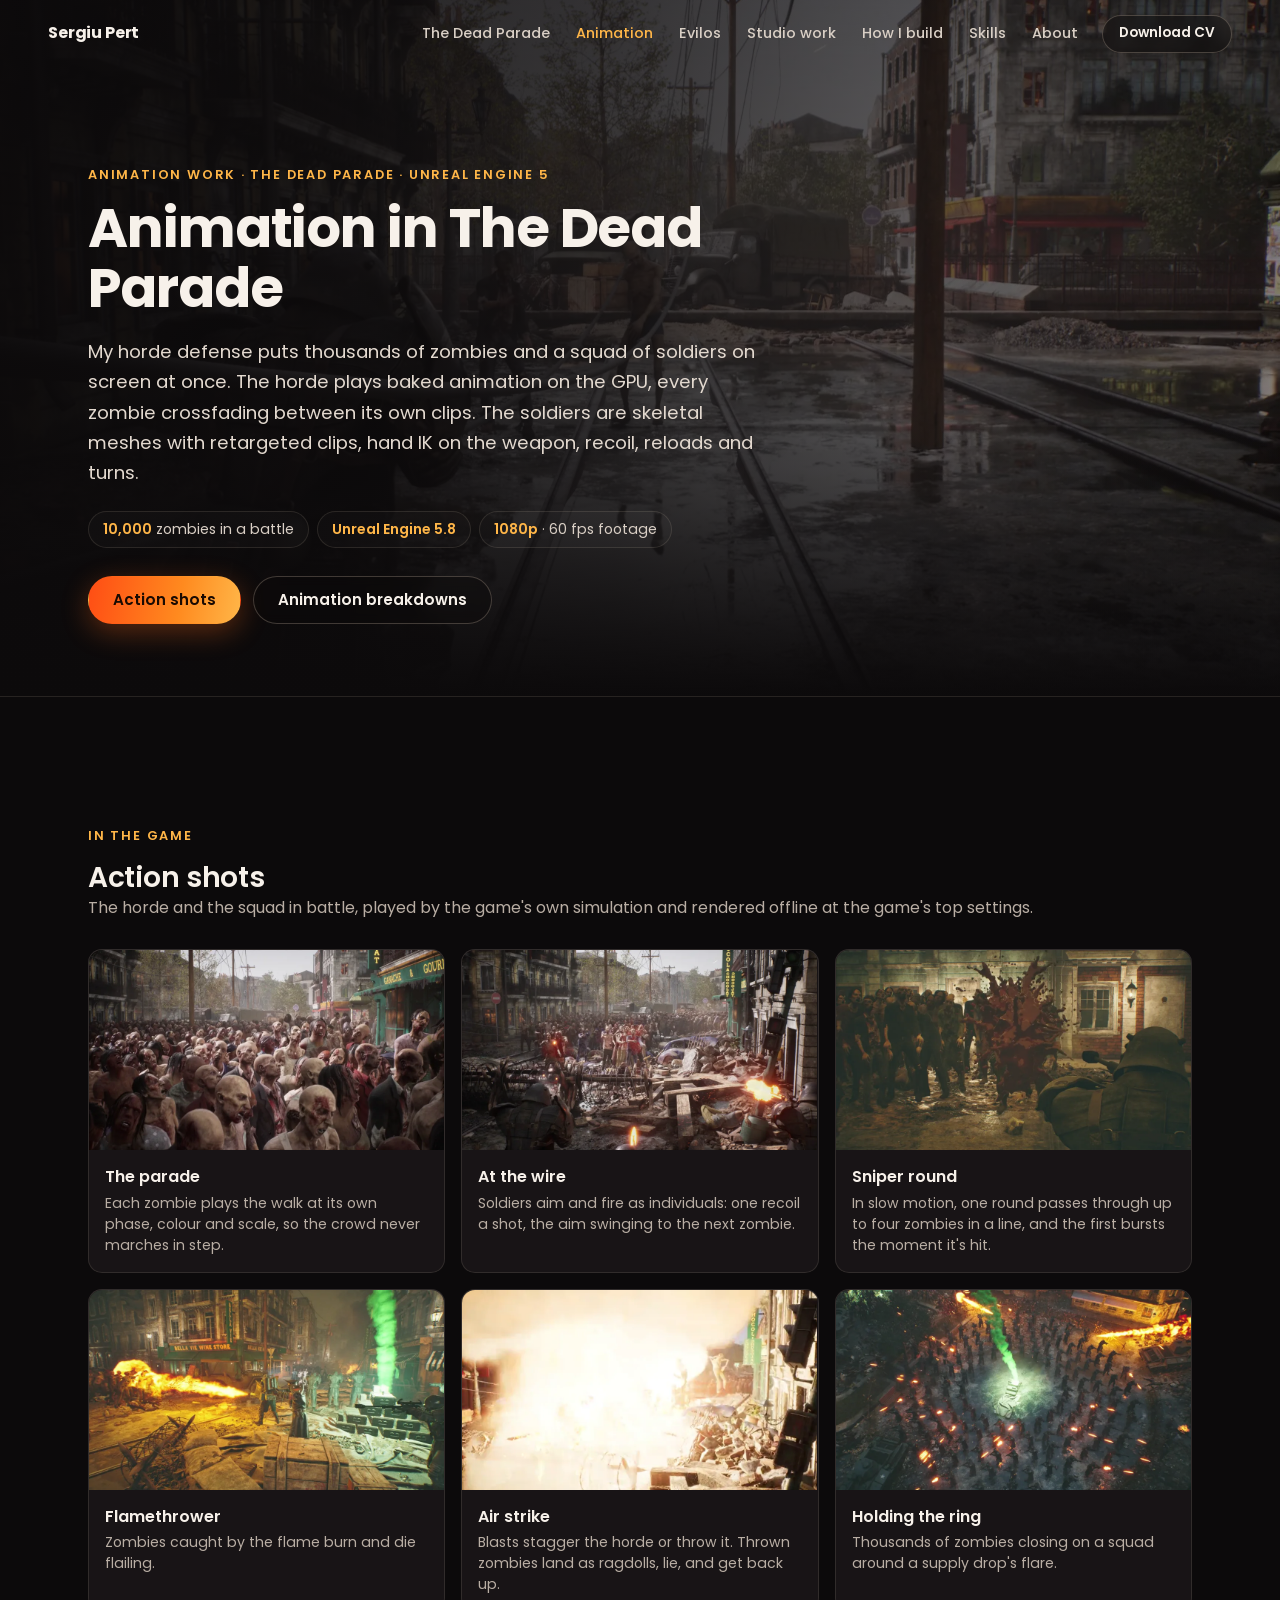
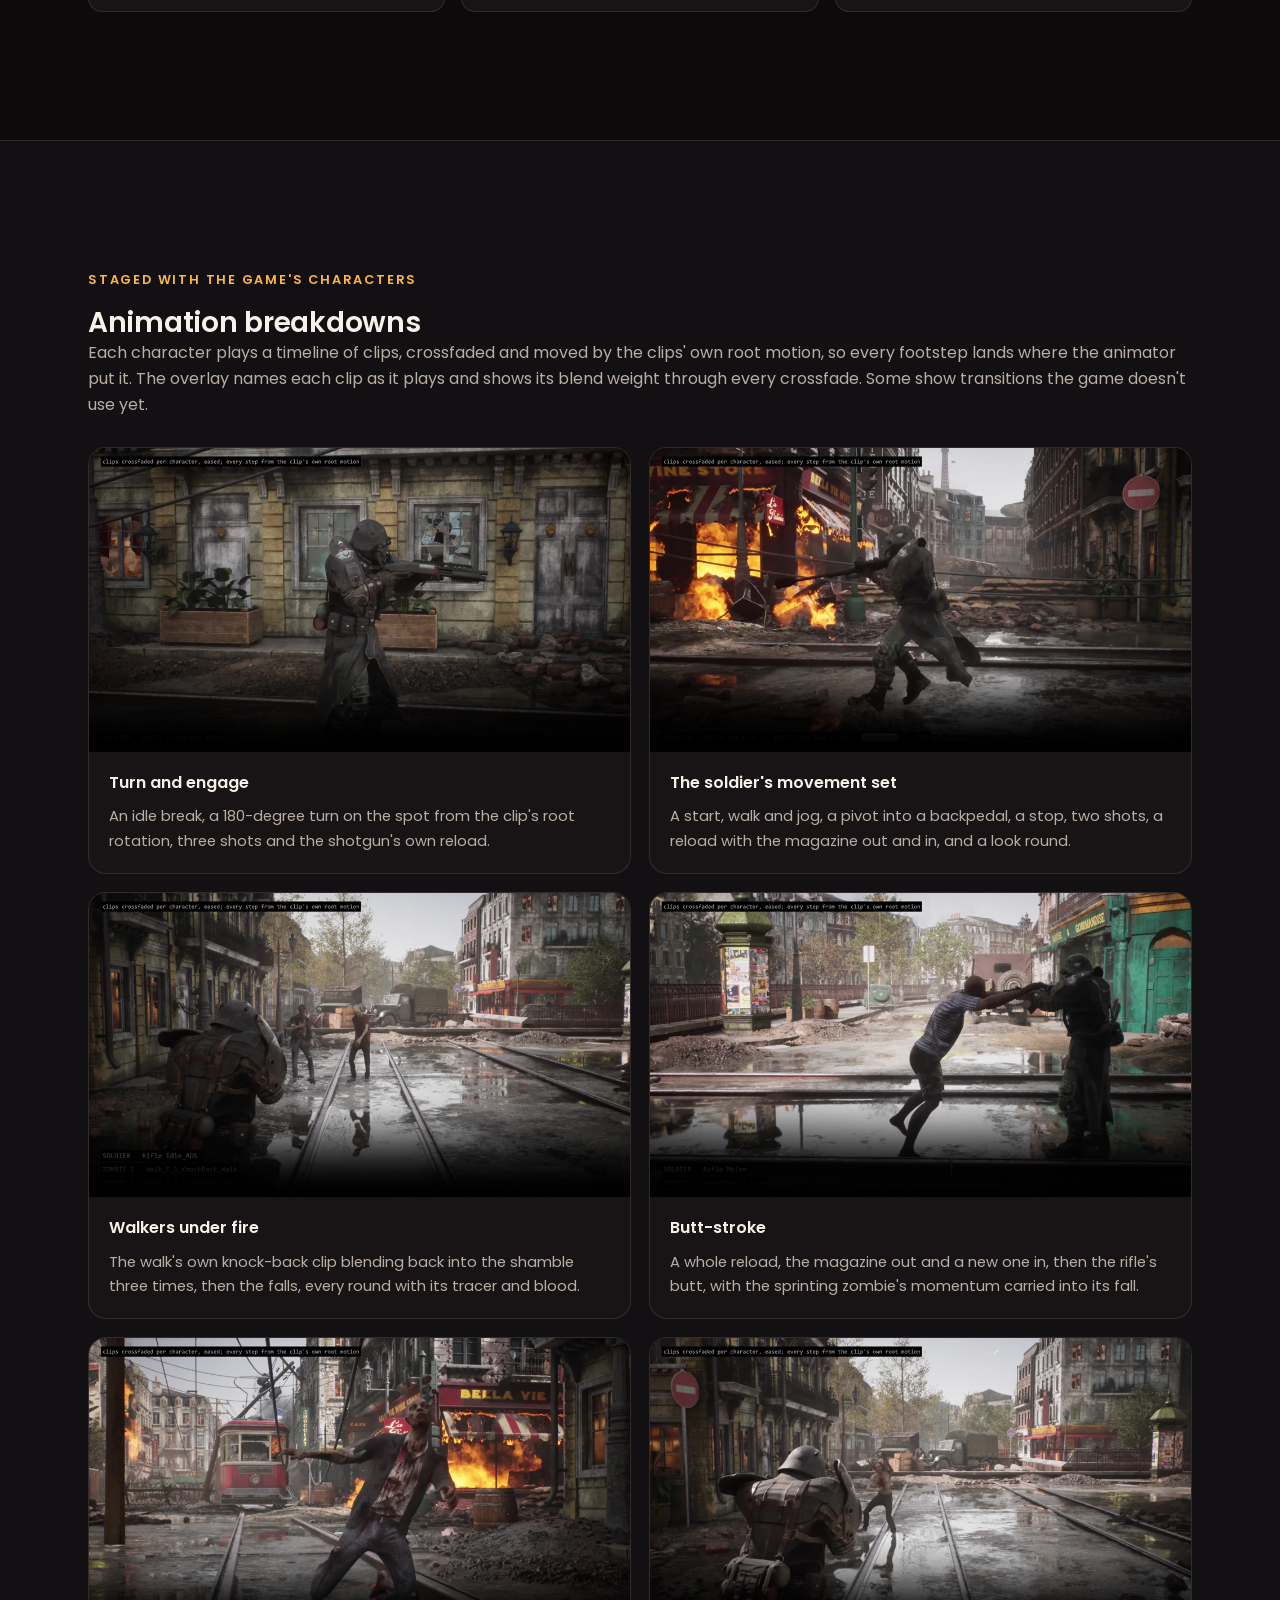
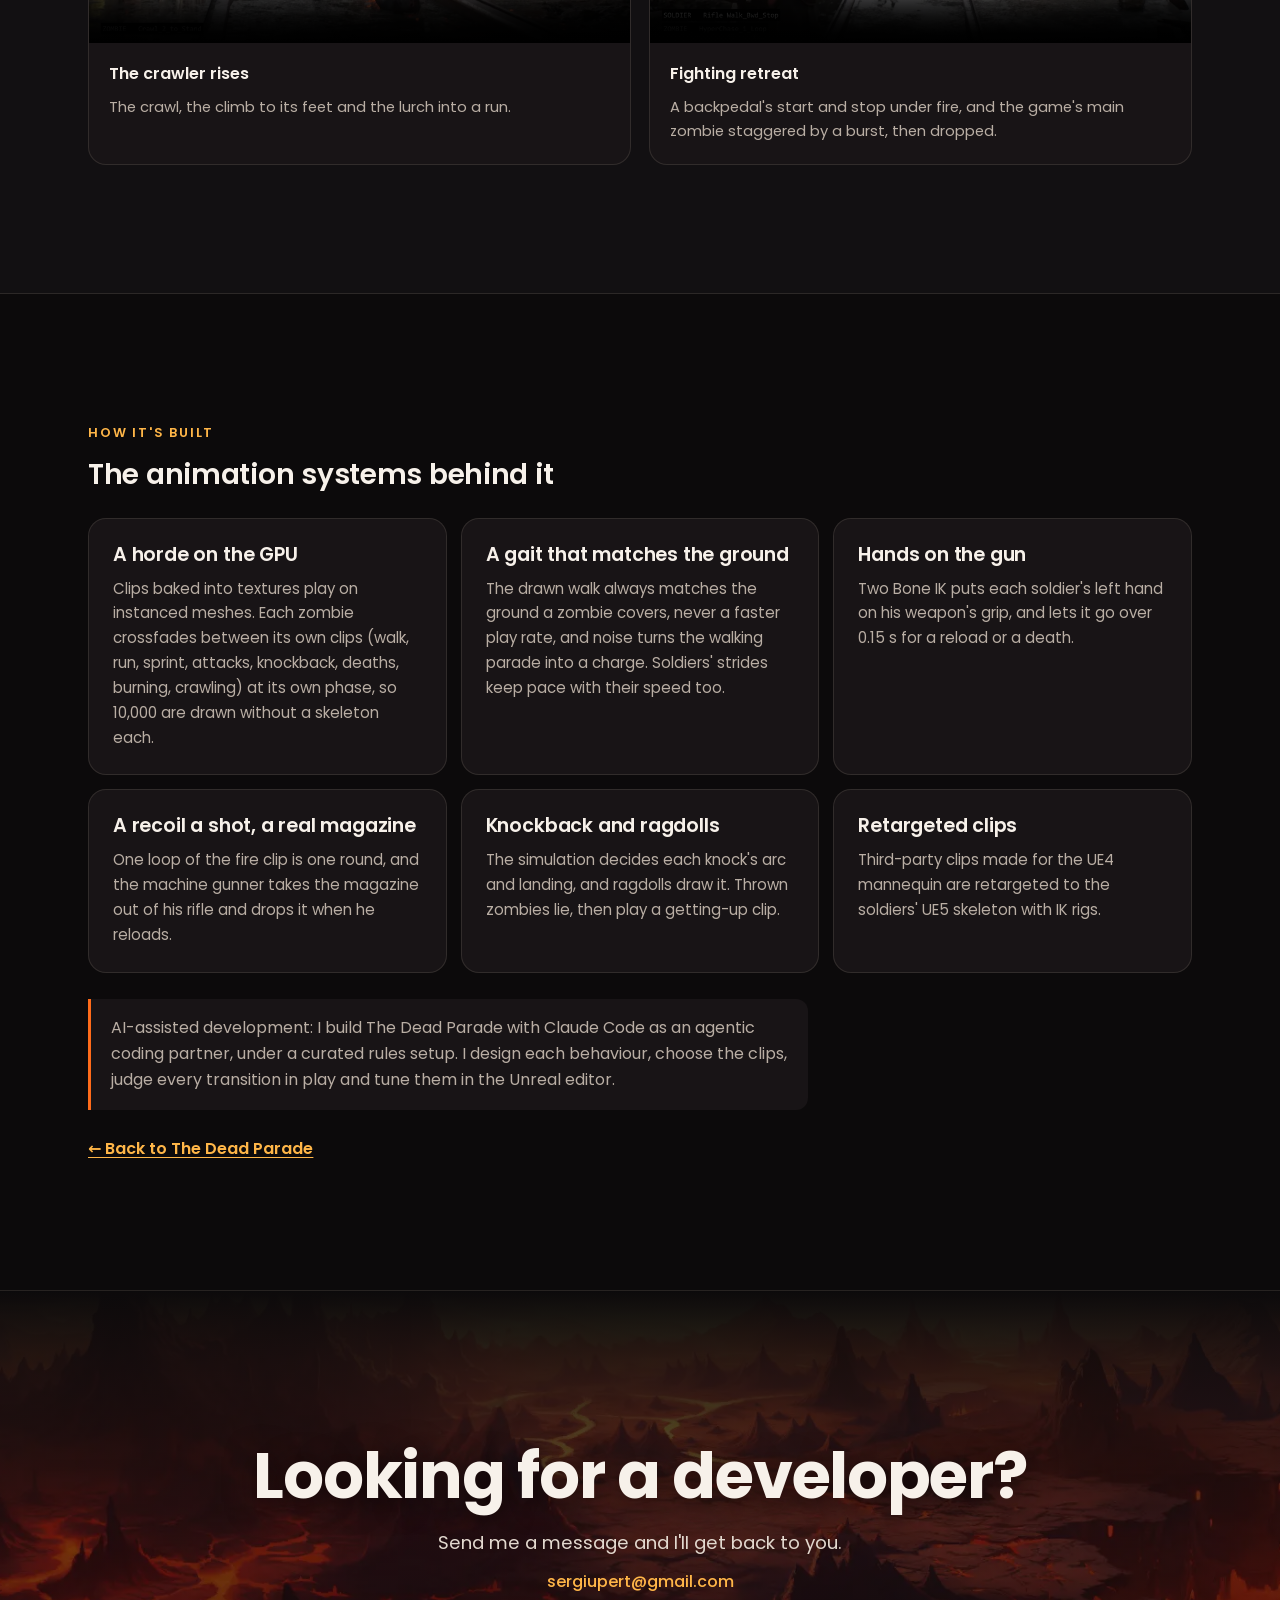
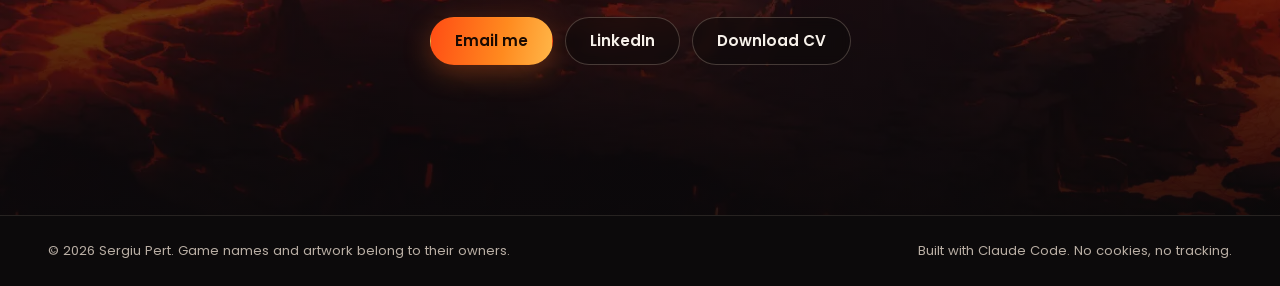
==== commit 5ee232c1: "Make browsers fetch the cloth-fixed clips afresh Browsers that had the old soldier clips cached kept" ====
--- a/animation.html
+++ b/animation.html
@@ -85,28 +85,28 @@
         </div>
         <div class="studies">
           <article class="study reveal">
-            <video controls playsinline preload="none" poster="assets/tdp/anim/turn_engage-breakdown.webp" width="1920" height="1080" src="assets/tdp/anim/turn_engage-breakdown.mp4" aria-label="Turn and engage"></video>
+            <video controls playsinline preload="none" poster="assets/tdp/anim/turn_engage-breakdown.webp?v=cloth" width="1920" height="1080" src="assets/tdp/anim/turn_engage-breakdown.mp4?v=cloth" aria-label="Turn and engage"></video>
             <div class="study__text">
               <b>Turn and engage</b>
               <p>An idle break, a 180-degree turn on the spot from the clip's root rotation, three shots and the shotgun's own reload.</p>
             </div>
           </article>
           <article class="study reveal">
-            <video controls playsinline preload="none" poster="assets/tdp/anim/soldier_moves-breakdown.webp" width="1920" height="1080" src="assets/tdp/anim/soldier_moves-breakdown.mp4" aria-label="The soldier's movement set"></video>
+            <video controls playsinline preload="none" poster="assets/tdp/anim/soldier_moves-breakdown.webp?v=cloth" width="1920" height="1080" src="assets/tdp/anim/soldier_moves-breakdown.mp4?v=cloth" aria-label="The soldier's movement set"></video>
             <div class="study__text">
               <b>The soldier's movement set</b>
               <p>A start, walk and jog, a pivot into a backpedal, a stop, two shots, a reload with the magazine out and in, and a look round.</p>
             </div>
           </article>
           <article class="study reveal">
-            <video controls playsinline preload="none" poster="assets/tdp/anim/walkers_under_fire-breakdown.webp" width="1920" height="1080" src="assets/tdp/anim/walkers_under_fire-breakdown.mp4" aria-label="Walkers under fire"></video>
+            <video controls playsinline preload="none" poster="assets/tdp/anim/walkers_under_fire-breakdown.webp?v=cloth" width="1920" height="1080" src="assets/tdp/anim/walkers_under_fire-breakdown.mp4?v=cloth" aria-label="Walkers under fire"></video>
             <div class="study__text">
               <b>Walkers under fire</b>
               <p>The walk's own knock-back clip blending back into the shamble three times, then the falls, every round with its tracer and blood.</p>
             </div>
           </article>
           <article class="study reveal">
-            <video controls playsinline preload="none" poster="assets/tdp/anim/melee-breakdown.webp" width="1920" height="1080" src="assets/tdp/anim/melee-breakdown.mp4" aria-label="Butt-stroke"></video>
+            <video controls playsinline preload="none" poster="assets/tdp/anim/melee-breakdown.webp?v=cloth" width="1920" height="1080" src="assets/tdp/anim/melee-breakdown.mp4?v=cloth" aria-label="Butt-stroke"></video>
             <div class="study__text">
               <b>Butt-stroke</b>
               <p>A whole reload, the magazine out and a new one in, then the rifle's butt, with the sprinting zombie's momentum carried into its fall.</p>
@@ -120,7 +120,7 @@
             </div>
           </article>
           <article class="study reveal">
-            <video controls playsinline preload="none" poster="assets/tdp/anim/fighting_retreat-breakdown.webp" width="1920" height="1080" src="assets/tdp/anim/fighting_retreat-breakdown.mp4" aria-label="Fighting retreat"></video>
+            <video controls playsinline preload="none" poster="assets/tdp/anim/fighting_retreat-breakdown.webp?v=cloth" width="1920" height="1080" src="assets/tdp/anim/fighting_retreat-breakdown.mp4?v=cloth" aria-label="Fighting retreat"></video>
             <div class="study__text">
               <b>Fighting retreat</b>
               <p>A backpedal's start and stop under fire, and the game's main zombie staggered by a burst, then dropped.</p>
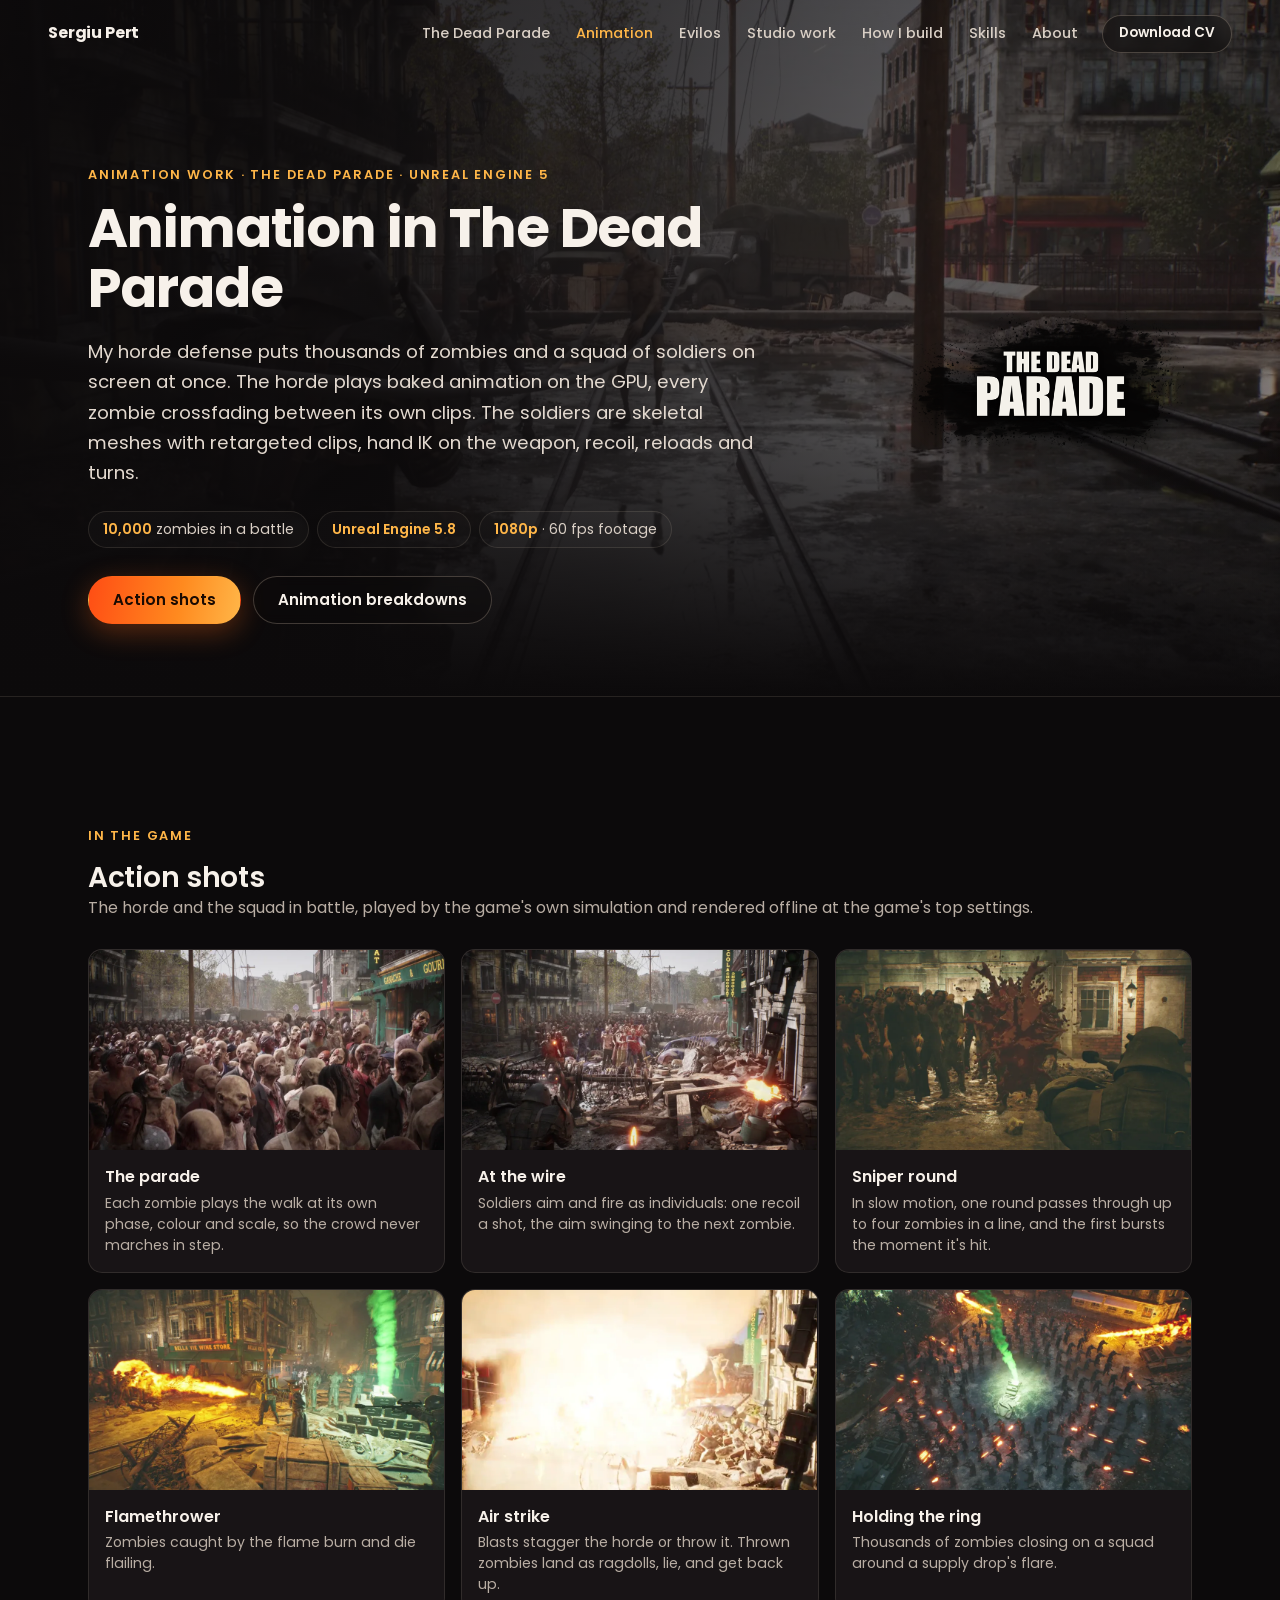
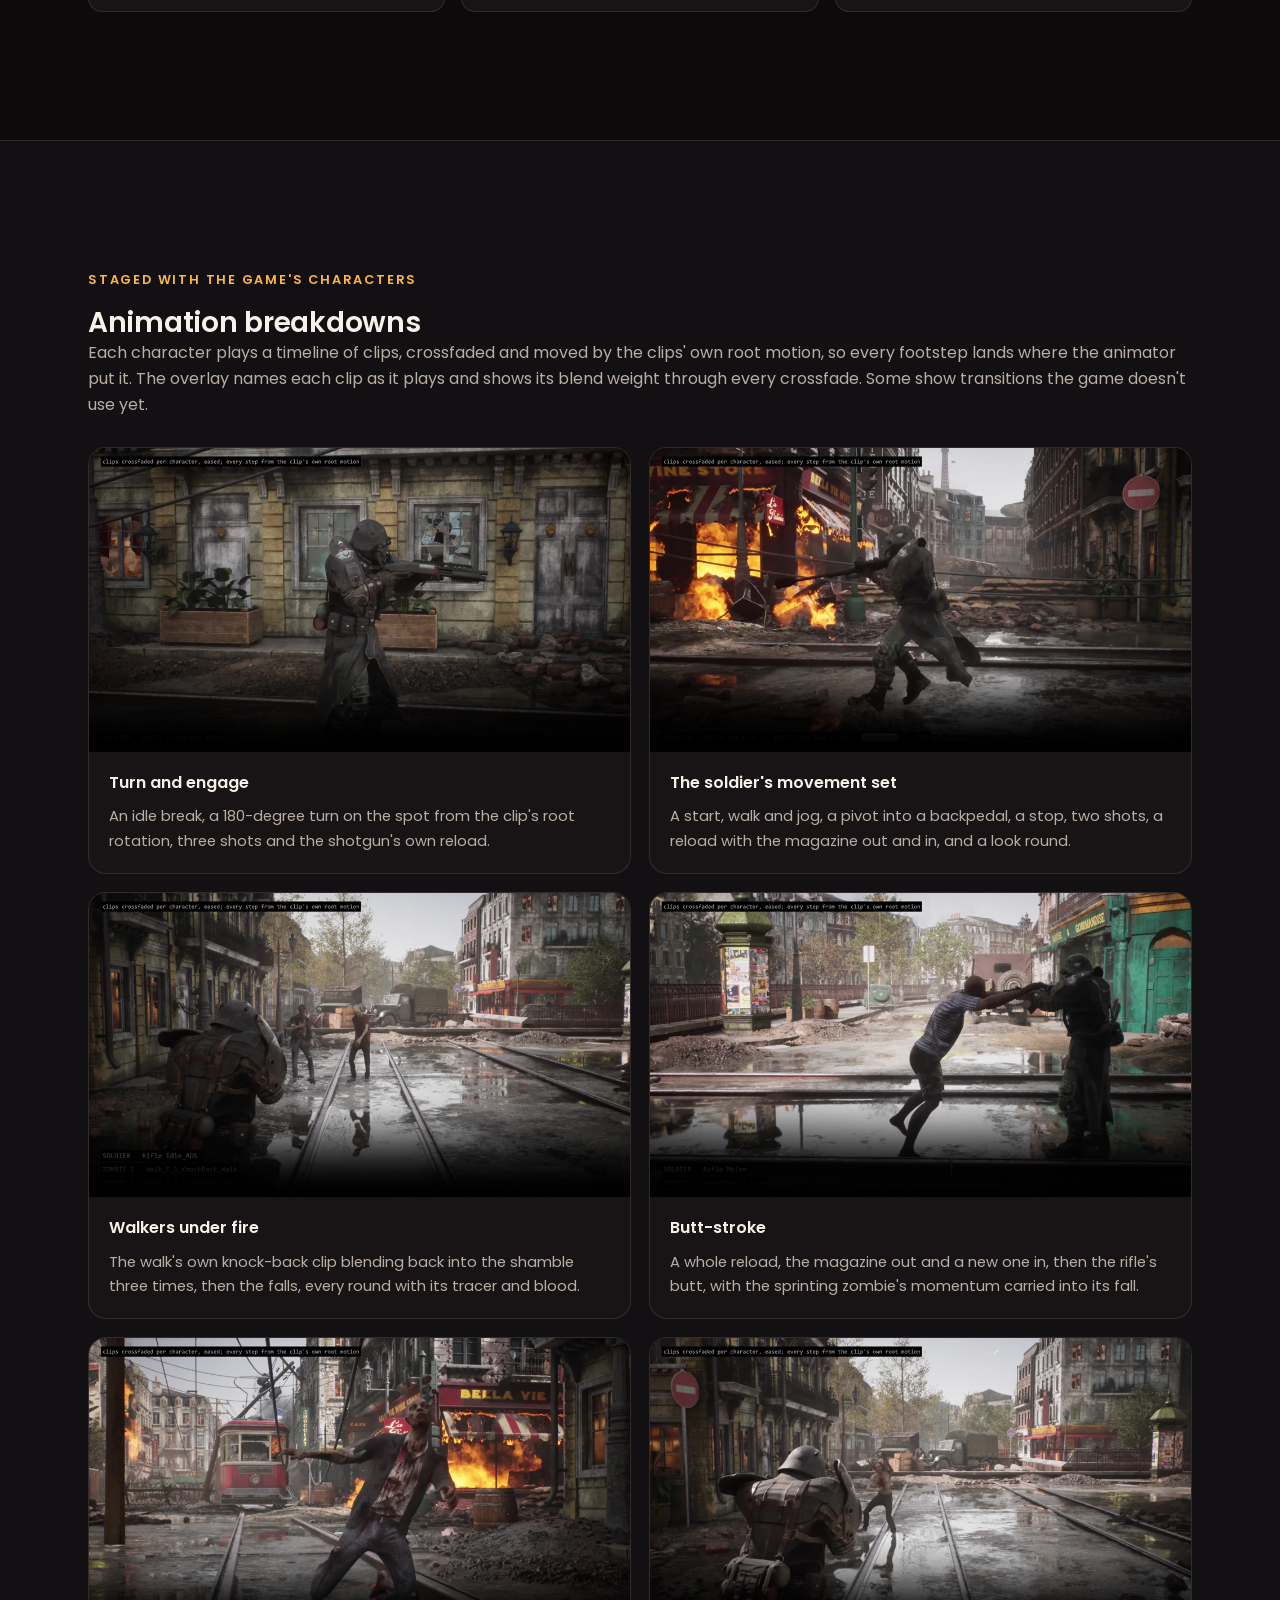
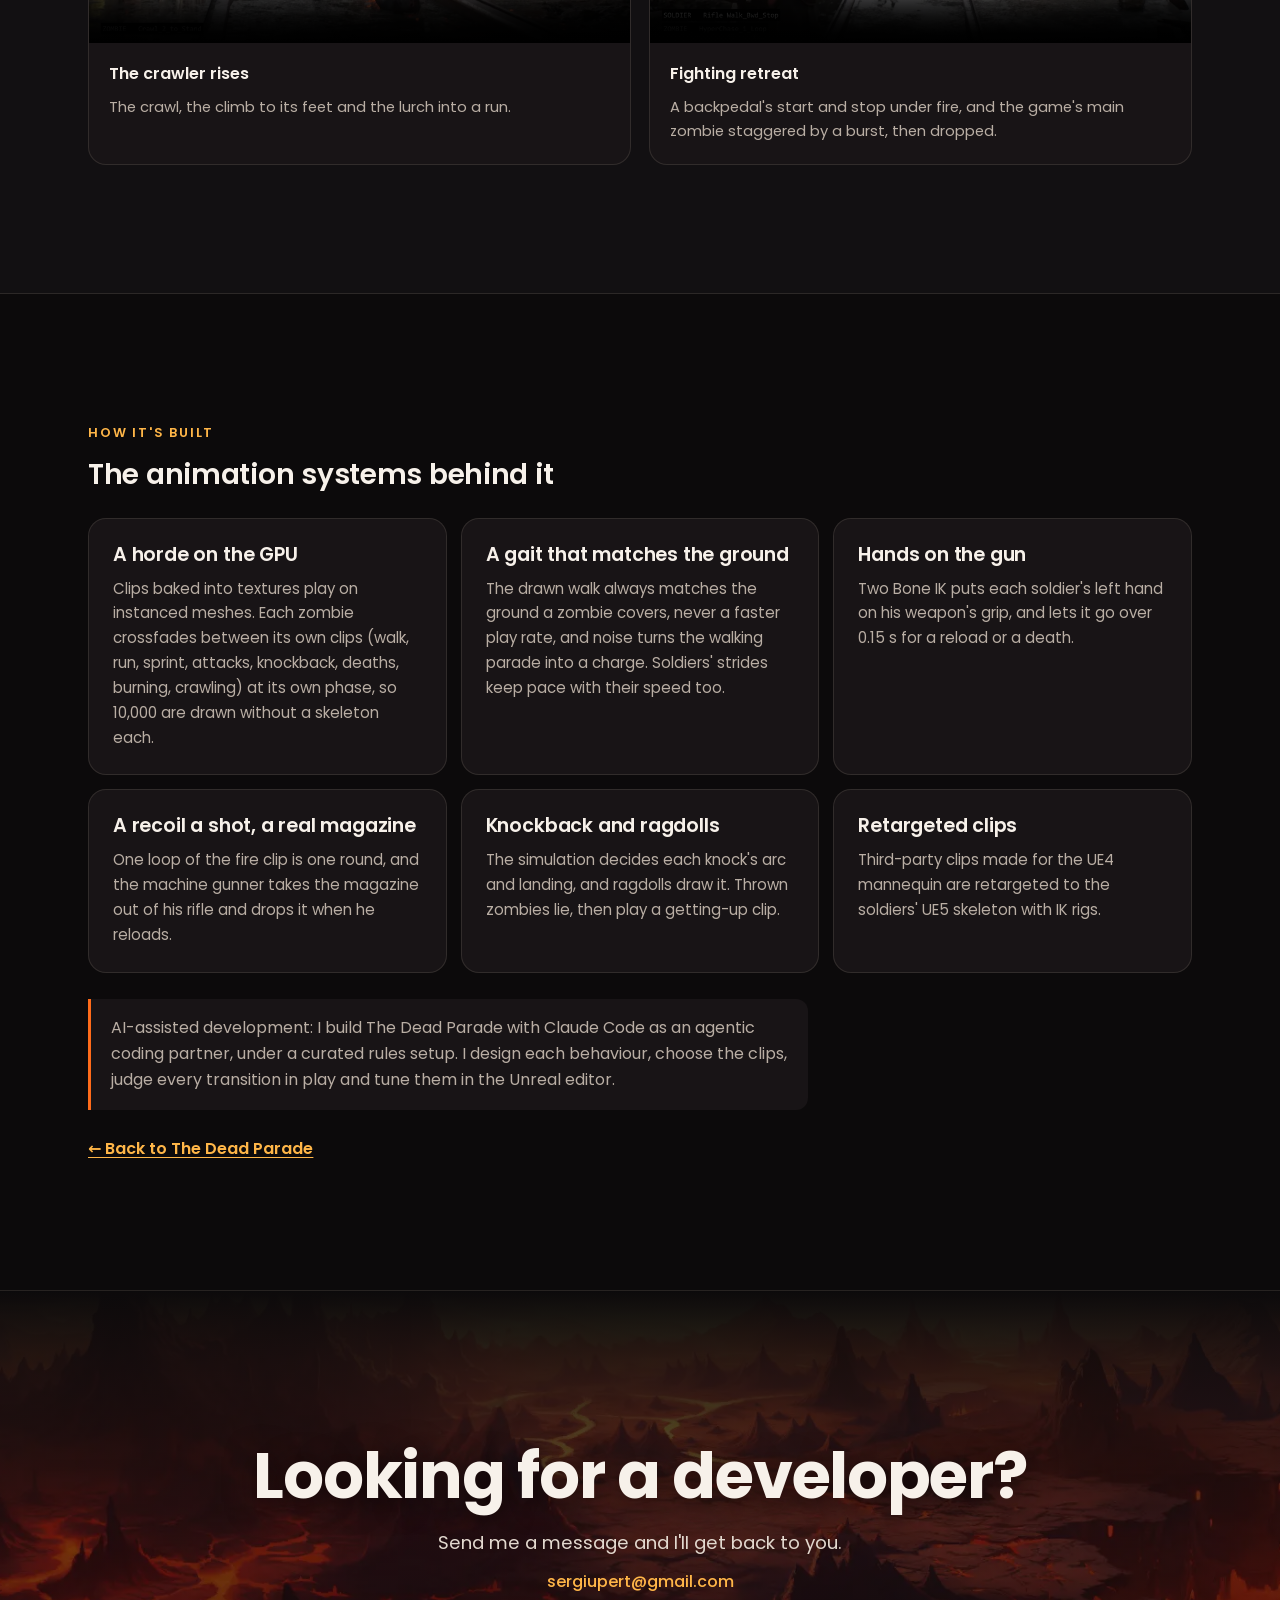
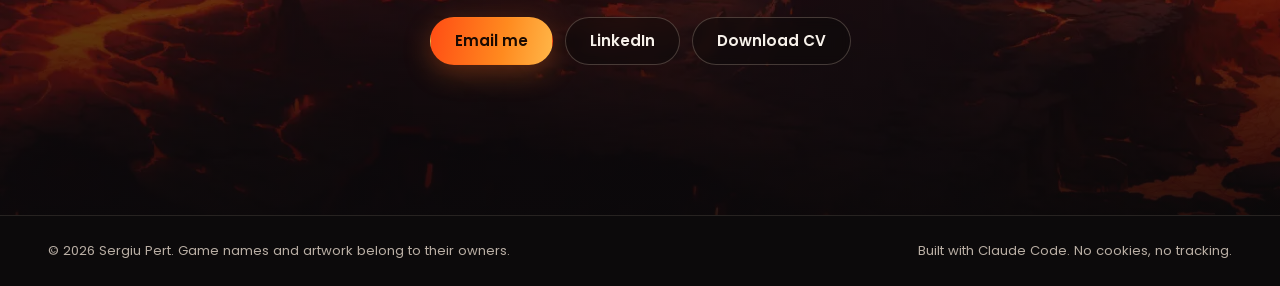
==== commit 0cb014c7: "Replace the glitched field screenshot and add The Dead Parade's logo to the Animation page The big f" ====
--- a/animation.html
+++ b/animation.html
@@ -17,7 +17,7 @@
   <meta name="twitter:card" content="summary_large_image">
   <link rel="icon" href="favicon.svg" type="image/svg+xml">
   <link rel="preload" as="font" href="assets/fonts/poppins-latin-700-normal.woff2" type="font/woff2" crossorigin>
-  <link rel="stylesheet" href="css/site.css">
+  <link rel="stylesheet" href="css/site.css?v=logo">
   <script>document.documentElement.classList.add('js')</script>
 </head>
 <body>
@@ -41,6 +41,7 @@
   <section class="page-hero" id="top">
     <img class="page-hero__art" src="assets/tdp/anim-hero.webp" alt="" width="1920" height="1080" fetchpriority="high">
     <div class="wrap">
+      <img class="page-hero__logo" src="assets/tdp/logo-parade.webp" alt="" width="520" height="266">
       <p class="label">Animation work &middot; The Dead Parade &middot; Unreal Engine 5</p>
       <h1 class="h2">Animation in The Dead Parade</h1>
       <p class="lede">My horde defense puts thousands of zombies and a squad of soldiers on screen at once. The horde plays baked animation on the GPU, every zombie crossfading between its own clips. The soldiers are skeletal meshes with retargeted clips, hand IK on the weapon, recoil, reloads and turns.</p>
--- a/css/site.css
+++ b/css/site.css
@@ -288,6 +288,9 @@
 .page-hero__art { position: absolute; inset: 0; z-index: -2; width: 100%; height: 100%; object-fit: cover; object-position: 50% 40%; }
 .page-hero::after { content: ""; position: absolute; inset: 0; z-index: -1; background: linear-gradient(to right, rgba(12, 10, 11, 0.94) 0%, rgba(12, 10, 11, 0.8) 48%, rgba(12, 10, 11, 0.45) 100%), linear-gradient(to bottom, rgba(12, 10, 11, 0) 60%, var(--bg) 100%); }
 .page-hero h1 { max-width: 18ch; }
+/* The game's logo (his ask, 2026-11-14: the logo wherever possible): above the label on narrow screens, over the art on the right on wide ones. */
+.page-hero__logo { display: block; width: clamp(150px, 40vw, 210px); height: auto; margin-bottom: 14px; filter: drop-shadow(0 6px 18px #000); }
+@media (min-width: 1024px) { .page-hero__logo { position: absolute; top: calc(50% + var(--nav-h) / 2); right: max(4vw, calc((100% - 1200px) / 2 + var(--gutter))); width: clamp(240px, 22vw, 300px); margin: 0; transform: translateY(-50%); } }
 .loops { display: grid; grid-template-columns: repeat(3, minmax(0, 1fr)); gap: 16px; margin-top: 28px; }
 .loop { overflow: hidden; border: 1px solid var(--line); border-radius: 14px; background: var(--card); }
 .loop video { width: 100%; aspect-ratio: 16 / 9; object-fit: cover; background: #000; }
